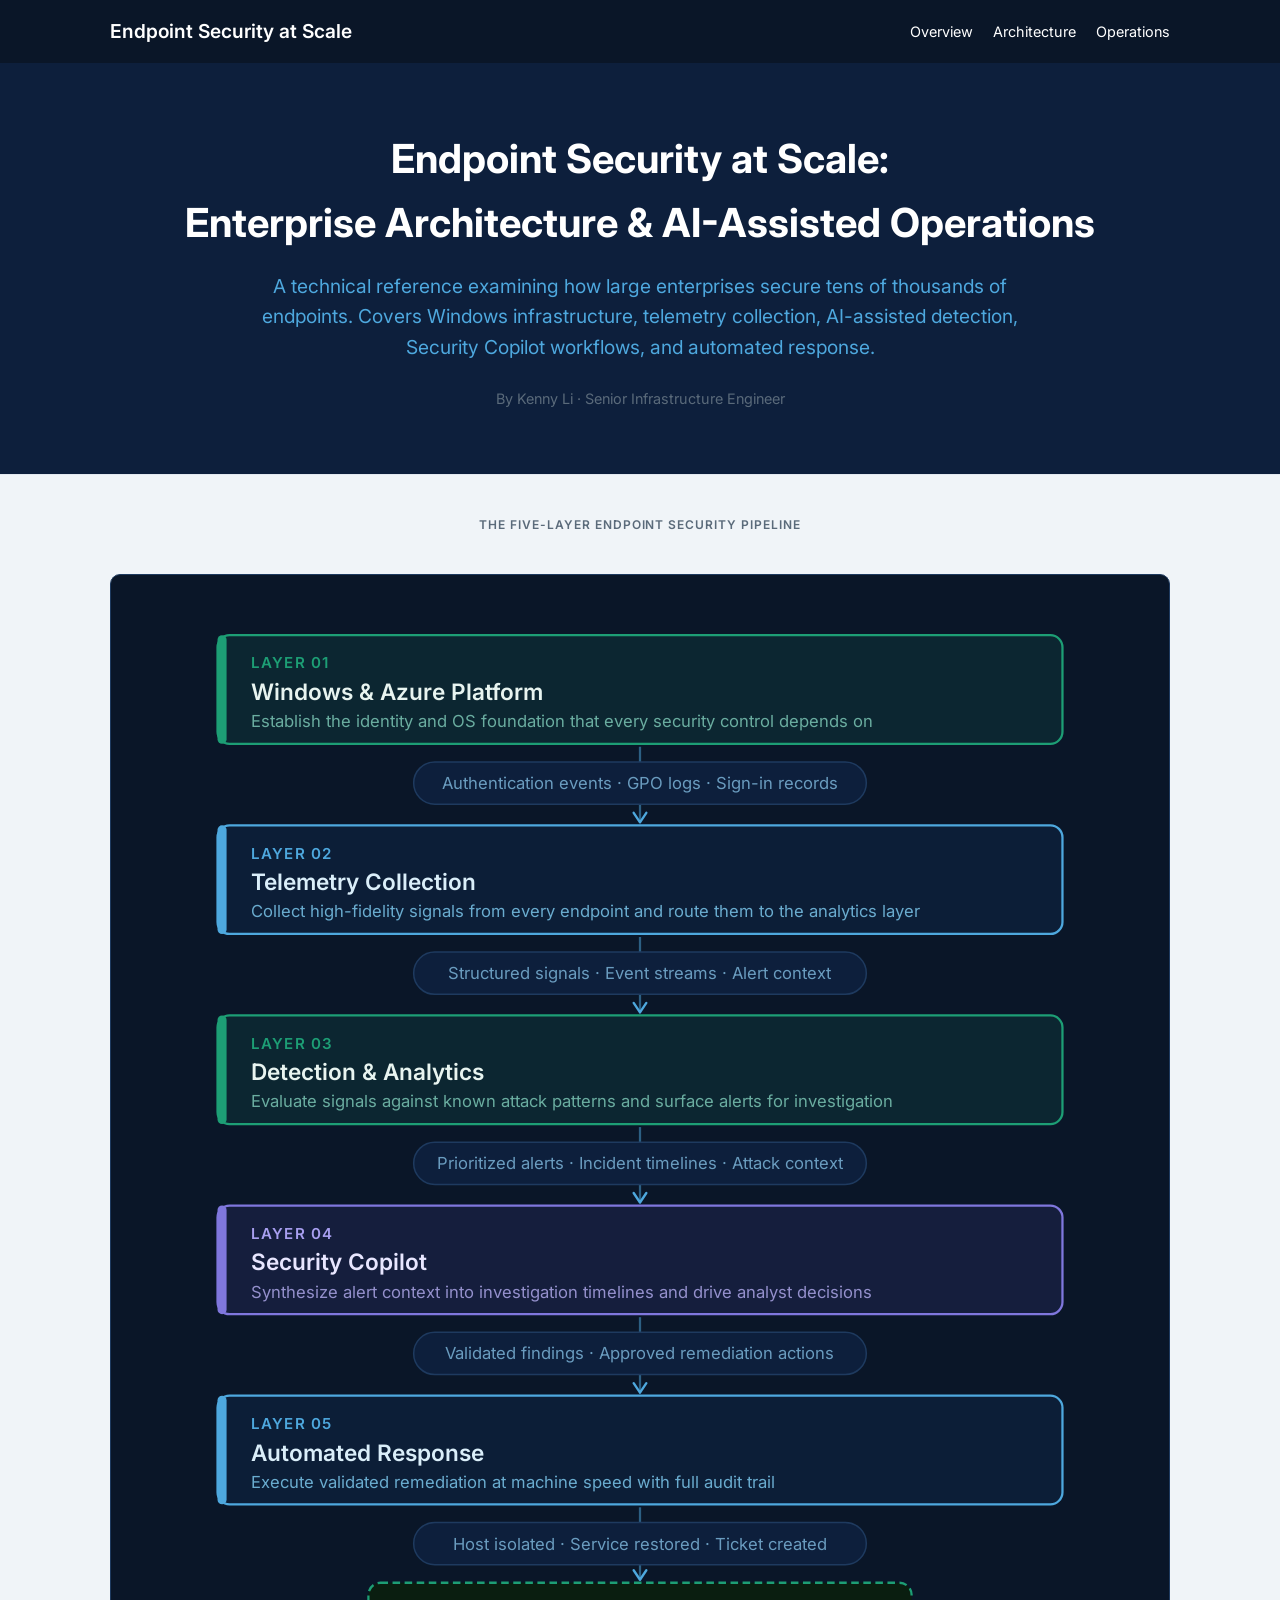
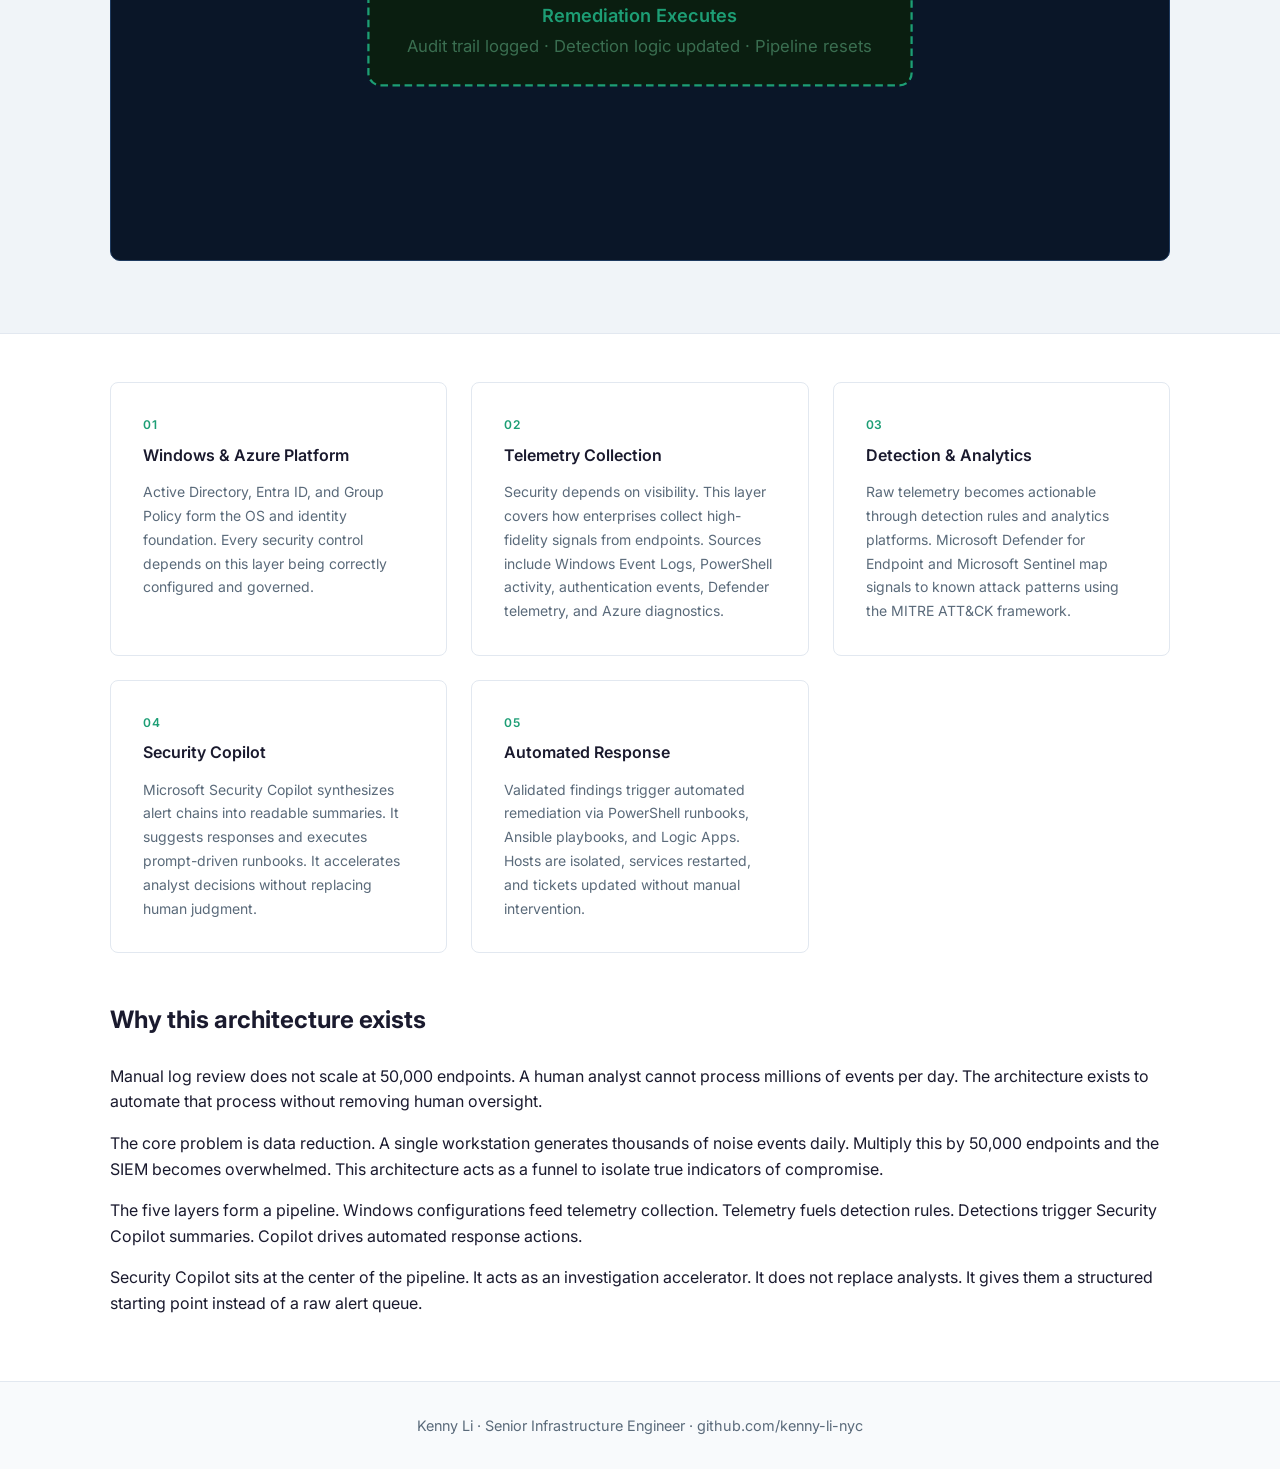
==== index.html @ 516f3e66 "feat: update layer descriptions in architecture diagram Co-authored-by: aider (gemini/gemini-3.1-fla" ====
<!DOCTYPE html>
<html lang="en">
<head>
    <meta charset="UTF-8">
    <meta name="viewport" content="width=device-width, initial-scale=1.0">
    <title>Endpoint Security at Scale | Enterprise Architecture & AI-Assisted Operations</title>
    <link rel="preconnect" href="https://fonts.googleapis.com">
    <link rel="preconnect" href="https://fonts.gstatic.com" crossorigin>
    <link href="https://fonts.googleapis.com/css2?family=Inter:wght@400;600&display=swap" rel="stylesheet">
    <link rel="stylesheet" href="assets/style.css">
</head>
<body>

    <nav class="navbar">
        <div class="container nav-container">
            <a href="index.html" class="nav-logo">Endpoint Security at Scale</a>
            <button class="menu-toggle" aria-label="Toggle menu">&#9776;</button>
            <ul class="nav-links">
                <li><a href="index.html">Overview</a></li>
                <li><a href="layer1.html">Architecture</a></li>
                <li><a href="operations.html">Operations</a></li>
            </ul>
        </div>
    </nav>

    <header class="hero">
        <div class="container">
            <h1>Endpoint Security at Scale:<br>Enterprise Architecture &amp; AI-Assisted Operations</h1>
            <p class="subtitle">A technical reference examining how large enterprises secure tens of thousands of endpoints. Covers Windows infrastructure, telemetry collection, AI-assisted detection, Security Copilot workflows, and automated response.</p>
            <div class="byline">By Kenny Li &middot; Senior Infrastructure Engineer</div>
        </div>
    </header>

    <div class="diagram-section">
        <div class="container">
            <p class="diagram-label">The five-layer endpoint security pipeline</p>
            <div class="architecture-diagram">
<svg viewBox="0 0 680 820" width="100%" xmlns="http://www.w3.org/2000/svg"
     style="display:block;">
  <defs>
    <marker id="arrow" viewBox="0 0 10 10" refX="8" refY="5"
      markerWidth="7" markerHeight="7" orient="auto-start-reverse">
      <path d="M2 1L8 5L2 9" fill="none" stroke="#4ea8de"
        stroke-width="1.5" stroke-linecap="round" stroke-linejoin="round"/>
    </marker>
  </defs>

  <!-- Layer 01 -->
  <rect x="60" y="24" width="560" height="72" rx="8"
    fill="#1D9E75" fill-opacity="0.12" stroke="#1D9E75" stroke-width="1.5"/>
  <rect x="60" y="24" width="6" height="72" rx="3" fill="#1D9E75"/>
  <text font-family="Inter, system-ui, sans-serif" font-size="10"
    font-weight="600" fill="#1D9E75" letter-spacing="0.08em" x="82" y="46">LAYER 01</text>
  <text font-family="Inter, system-ui, sans-serif" font-size="15"
    font-weight="600" fill="#e8f4f0" x="82" y="67">Windows &amp; Azure Platform</text>
  <text font-family="Inter, system-ui, sans-serif" font-size="11"
    fill="#6aada0" x="82" y="85">Establish the identity and OS foundation that every security control depends on</text>

  <!-- Connector 1 to 2 -->
  <line x1="340" y1="98" x2="340" y2="148" stroke="#4ea8de"
    stroke-width="1.5" stroke-opacity="0.5" marker-end="url(#arrow)"/>
  <rect x="190" y="108" width="300" height="28" rx="14"
    fill="#0d1f3c" stroke="#1e3a5f" stroke-width="1"/>
  <text font-family="Inter, system-ui, sans-serif" font-size="11"
    fill="#6a9cbf" text-anchor="middle" dominant-baseline="central"
    x="340" y="122">Authentication events · GPO logs · Sign-in records</text>

  <!-- Layer 02 -->
  <rect x="60" y="150" width="560" height="72" rx="8"
    fill="#185FA5" fill-opacity="0.12" stroke="#4ea8de" stroke-width="1.5"/>
  <rect x="60" y="150" width="6" height="72" rx="3" fill="#4ea8de"/>
  <text font-family="Inter, system-ui, sans-serif" font-size="10"
    font-weight="600" fill="#4ea8de" letter-spacing="0.08em" x="82" y="172">LAYER 02</text>
  <text font-family="Inter, system-ui, sans-serif" font-size="15"
    font-weight="600" fill="#daeef9" x="82" y="193">Telemetry Collection</text>
  <text font-family="Inter, system-ui, sans-serif" font-size="11"
    fill="#6aaccf" x="82" y="211">Collect high-fidelity signals from every endpoint and route them to the analytics layer</text>

  <!-- Connector 2 to 3 -->
  <line x1="340" y1="224" x2="340" y2="274" stroke="#4ea8de"
    stroke-width="1.5" stroke-opacity="0.5" marker-end="url(#arrow)"/>
  <rect x="190" y="234" width="300" height="28" rx="14"
    fill="#0d1f3c" stroke="#1e3a5f" stroke-width="1"/>
  <text font-family="Inter, system-ui, sans-serif" font-size="11"
    fill="#6a9cbf" text-anchor="middle" dominant-baseline="central"
    x="340" y="248">Structured signals · Event streams · Alert context</text>

  <!-- Layer 03 -->
  <rect x="60" y="276" width="560" height="72" rx="8"
    fill="#1D9E75" fill-opacity="0.12" stroke="#1D9E75" stroke-width="1.5"/>
  <rect x="60" y="276" width="6" height="72" rx="3" fill="#1D9E75"/>
  <text font-family="Inter, system-ui, sans-serif" font-size="10"
    font-weight="600" fill="#1D9E75" letter-spacing="0.08em" x="82" y="298">LAYER 03</text>
  <text font-family="Inter, system-ui, sans-serif" font-size="15"
    font-weight="600" fill="#e8f4f0" x="82" y="319">Detection &amp; Analytics</text>
  <text font-family="Inter, system-ui, sans-serif" font-size="11"
    fill="#6aada0" x="82" y="337">Evaluate signals against known attack patterns and surface alerts for investigation</text>

  <!-- Connector 3 to 4 -->
  <line x1="340" y1="350" x2="340" y2="400" stroke="#4ea8de"
    stroke-width="1.5" stroke-opacity="0.5" marker-end="url(#arrow)"/>
  <rect x="190" y="360" width="300" height="28" rx="14"
    fill="#0d1f3c" stroke="#1e3a5f" stroke-width="1"/>
  <text font-family="Inter, system-ui, sans-serif" font-size="11"
    fill="#6a9cbf" text-anchor="middle" dominant-baseline="central"
    x="340" y="374">Prioritized alerts · Incident timelines · Attack context</text>

  <!-- Layer 04 -->
  <rect x="60" y="402" width="560" height="72" rx="8"
    fill="#534AB7" fill-opacity="0.15" stroke="#7F77DD" stroke-width="1.5"/>
  <rect x="60" y="402" width="6" height="72" rx="3" fill="#7F77DD"/>
  <text font-family="Inter, system-ui, sans-serif" font-size="10"
    font-weight="600" fill="#a89ff0" letter-spacing="0.08em" x="82" y="424">LAYER 04</text>
  <text font-family="Inter, system-ui, sans-serif" font-size="15"
    font-weight="600" fill="#e8e6ff" x="82" y="445">Security Copilot</text>
  <text font-family="Inter, system-ui, sans-serif" font-size="11"
    fill="#9490cc" x="82" y="463">Synthesize alert context into investigation timelines and drive analyst decisions</text>

  <!-- Connector 4 to 5 -->
  <line x1="340" y1="476" x2="340" y2="526" stroke="#4ea8de"
    stroke-width="1.5" stroke-opacity="0.5" marker-end="url(#arrow)"/>
  <rect x="190" y="486" width="300" height="28" rx="14"
    fill="#0d1f3c" stroke="#1e3a5f" stroke-width="1"/>
  <text font-family="Inter, system-ui, sans-serif" font-size="11"
    fill="#6a9cbf" text-anchor="middle" dominant-baseline="central"
    x="340" y="500">Validated findings · Approved remediation actions</text>

  <!-- Layer 05 -->
  <rect x="60" y="528" width="560" height="72" rx="8"
    fill="#185FA5" fill-opacity="0.12" stroke="#4ea8de" stroke-width="1.5"/>
  <rect x="60" y="528" width="6" height="72" rx="3" fill="#4ea8de"/>
  <text font-family="Inter, system-ui, sans-serif" font-size="10"
    font-weight="600" fill="#4ea8de" letter-spacing="0.08em" x="82" y="550">LAYER 05</text>
  <text font-family="Inter, system-ui, sans-serif" font-size="15"
    font-weight="600" fill="#daeef9" x="82" y="571">Automated Response</text>
  <text font-family="Inter, system-ui, sans-serif" font-size="11"
    fill="#6aaccf" x="82" y="589">Execute validated remediation at machine speed with full audit trail</text>

  <!-- Connector 5 to execution terminal -->
  <line x1="340" y1="602" x2="340" y2="650" stroke="#4ea8de"
    stroke-width="1.5" stroke-opacity="0.5" marker-end="url(#arrow)"/>
  <rect x="190" y="612" width="300" height="28" rx="14"
    fill="#0d1f3c" stroke="#1e3a5f" stroke-width="1"/>
  <text font-family="Inter, system-ui, sans-serif" font-size="11"
    fill="#6a9cbf" text-anchor="middle" dominant-baseline="central"
    x="340" y="626">Host isolated · Service restored · Ticket created</text>

  <!-- Terminal node: Remediation Executes -->
  <rect x="160" y="652" width="360" height="68" rx="8"
    fill="#0a1e10" stroke="#1D9E75" stroke-width="1.5" stroke-dasharray="5 3"/>
  <text font-family="Inter, system-ui, sans-serif" font-size="12"
    font-weight="600" fill="#1D9E75" text-anchor="middle" x="340" y="678">Remediation Executes</text>
  <text font-family="Inter, system-ui, sans-serif" font-size="11"
    fill="#3a6e50" text-anchor="middle" x="340" y="698">Audit trail logged · Detection logic updated · Pipeline resets</text>

</svg>
            </div>
        </div>
    </div>

    <main class="container">

        <section class="layer-grid">
            <a href="layer1.html" class="card">
                <span class="layer-num">01</span>
                <h3>Windows &amp; Azure Platform</h3>
                <p>Active Directory, Entra ID, and Group Policy form the OS and identity foundation. Every security control depends on this layer being correctly configured and governed.</p>
            </a>
            <a href="layer2.html" class="card">
                <span class="layer-num">02</span>
                <h3>Telemetry Collection</h3>
                <p>Security depends on visibility. This layer covers how enterprises collect high-fidelity signals from endpoints. Sources include Windows Event Logs, PowerShell activity, authentication events, Defender telemetry, and Azure diagnostics.</p>
            </a>
            <a href="layer3.html" class="card">
                <span class="layer-num">03</span>
                <h3>Detection &amp; Analytics</h3>
                <p>Raw telemetry becomes actionable through detection rules and analytics platforms. Microsoft Defender for Endpoint and Microsoft Sentinel map signals to known attack patterns using the MITRE ATT&amp;CK framework.</p>
            </a>
            <a href="layer4.html" class="card">
                <span class="layer-num">04</span>
                <h3>Security Copilot</h3>
                <p>Microsoft Security Copilot synthesizes alert chains into readable summaries. It suggests responses and executes prompt-driven runbooks. It accelerates analyst decisions without replacing human judgment.</p>
            </a>
            <a href="layer5.html" class="card">
                <span class="layer-num">05</span>
                <h3>Automated Response</h3>
                <p>Validated findings trigger automated remediation via PowerShell runbooks, Ansible playbooks, and Logic Apps. Hosts are isolated, services restarted, and tickets updated without manual intervention.</p>
            </a>
        </section>

        <section class="content-section">
            <h2>Why this architecture exists</h2>
            <p>Manual log review does not scale at 50,000 endpoints. A human analyst cannot process millions of events per day. The architecture exists to automate that process without removing human oversight.</p>
            <p>The core problem is data reduction. A single workstation generates thousands of noise events daily. Multiply this by 50,000 endpoints and the SIEM becomes overwhelmed. This architecture acts as a funnel to isolate true indicators of compromise.</p>
            <p>The five layers form a pipeline. Windows configurations feed telemetry collection. Telemetry fuels detection rules. Detections trigger Security Copilot summaries. Copilot drives automated response actions.</p>
            <p>Security Copilot sits at the center of the pipeline. It acts as an investigation accelerator. It does not replace analysts. It gives them a structured starting point instead of a raw alert queue.</p>
        </section>

    </main>

    <footer>
        <div class="container">
            <p>Kenny Li &middot; Senior Infrastructure Engineer &middot; github.com/kenny-li-nyc</p>
        </div>
    </footer>

    <script src="assets/nav.js"></script>
</body>
</html>
---- assets/style.css ----
:root {
    --navy-dark: #0a1628;
    --navy-mid: #0d1f3c;
    --navy-border: #1e3a5f;
    --accent-blue: #4ea8de;
    --accent-teal: #1D9E75;
    --text-primary: #1a1a2e;
    --text-muted: #5a6a7a;
    --border-light: #e2e8f0;
    --bg-surface: #f8fafc;
}

* {
    box-sizing: border-box;
    margin: 0;
    padding: 0;
}

body {
    font-family: 'Inter', sans-serif;
    line-height: 1.6;
    color: var(--text-primary);
    background-color: #ffffff;
}

.container {
    max-width: 1100px;
    margin: 0 auto;
    padding: 0 20px;
}

/* Navbar */
.navbar {
    background-color: var(--navy-dark);
    color: white;
    padding: 1rem 0;
}

.nav-container {
    display: flex;
    justify-content: space-between;
    align-items: center;
}

.nav-logo {
    font-weight: 600;
    font-size: 1.2rem;
    color: white;
    text-decoration: none;
}

.nav-links {
    list-style: none;
    display: flex;
    gap: 20px;
}

.nav-links a {
    color: white;
    text-decoration: none;
    font-size: 0.9rem;
}

.menu-toggle {
    display: none;
    background: none;
    border: none;
    color: white;
    font-size: 1.5rem;
    cursor: pointer;
}

/* Hero */
.hero {
    background-color: var(--navy-mid);
    color: white;
    padding: 4rem 0;
    text-align: center;
}

.hero h1 {
    font-size: 2.5rem;
    margin-bottom: 1rem;
}

.hero .subtitle {
    color: var(--accent-blue);
    font-size: 1.2rem;
    max-width: 800px;
    margin: 0 auto 1.5rem;
}

.byline {
    color: var(--text-muted);
    font-size: 0.9rem;
}

/* Grid */
.layer-grid {
    display: grid;
    grid-template-columns: repeat(auto-fit, minmax(280px, 1fr));
    gap: 1.5rem;
    margin: 3rem 0;
}

.card {
    display: block;
    padding: 2rem;
    border: 1px solid var(--border-light);
    border-radius: 8px;
    text-decoration: none;
    color: var(--text-primary);
    background: #ffffff;
    transition: border-color 0.2s;
}

.card:hover {
    border-color: var(--accent-teal);
}

.card .layer-num {
    display: block;
    font-size: 0.75rem;
    font-weight: 600;
    color: var(--accent-teal);
    letter-spacing: 0.06em;
    text-transform: uppercase;
    margin-bottom: 0.5rem;
}

.card h3 {
    font-size: 1rem;
    font-weight: 600;
    margin-bottom: 0.75rem;
    color: var(--text-primary);
}

.card p {
    font-size: 0.875rem;
    line-height: 1.7;
    color: var(--text-muted);
    margin: 0;
}

/* Content */
.content-section {
    margin-bottom: 4rem;
}

.content-section h2 {
    margin-bottom: 1.5rem;
}

.content-section p {
    margin-bottom: 1rem;
}

/* Architecture Diagram */
.architecture-diagram {
    margin: 2.5rem 0;
    border-radius: 12px;
    overflow: hidden;
}

.diagram-caption {
    text-align: center;
    font-size: 0.8rem;
    color: var(--text-muted);
    margin-top: 0.5rem;
}

/* Footer */
footer {
    background-color: var(--bg-surface);
    padding: 2rem 0;
    text-align: center;
    border-top: 1px solid var(--border-light);
    color: var(--text-muted);
    font-size: 0.9rem;
}

/* Mobile */
@media (max-width: 768px) {
    .menu-toggle {
        display: block;
    }
    .nav-links {
        display: none;
        flex-direction: column;
        position: absolute;
        top: 60px;
        left: 0;
        width: 100%;
        background: var(--navy-dark);
        padding: 1rem;
    }
    .nav-links.active {
        display: flex;
    }
}

.page-layout { display: flex; min-height: 80vh; }
.sidebar { width: 250px; flex-shrink: 0; padding: 2rem 1rem;
    border-right: 1px solid var(--border-light); background: var(--bg-surface); }
.sidebar h4 { font-size: 0.75rem; text-transform: uppercase;
    letter-spacing: 0.08em; color: var(--text-muted); margin-bottom: 1rem; }
.sidebar ul { list-style: none; }
.sidebar ul li { margin-bottom: 0.25rem; }
.sidebar ul li a { display: block; padding: 0.5rem 0.75rem;
    font-size: 0.875rem; color: var(--text-primary); text-decoration: none;
    border-radius: 4px; border-left: 3px solid transparent; }
.sidebar ul li a:hover { background: var(--border-light); }
.sidebar ul li a.active { border-left-color: var(--accent-teal);
    font-weight: 600; background: var(--border-light); }
.sidebar .layer-label { font-size: 0.75rem; color: var(--text-muted);
    display: block; padding-left: 0.75rem; margin-top: 0.1rem; }
.page-content { flex: 1; min-width: 0; }
.page-hero { background: var(--navy-mid); color: white; padding: 3rem 2rem; }
.page-hero .layer-eyebrow { color: var(--accent-teal); font-size: 0.8rem;
    font-weight: 600; letter-spacing: 0.08em; text-transform: uppercase;
    margin-bottom: 0.5rem; }
.page-hero h1 { font-size: 1.8rem; margin-bottom: 0.75rem; }
.page-hero .purpose { color: #8bacc8; font-size: 1rem; max-width: 640px; }
.page-body { padding: 0; max-width: 100%; }
.content-block { padding: 3rem 2.5rem 2rem; border-bottom: 1px solid
    var(--border-light); max-width: 720px; }
.content-block:last-child { border-bottom: none; }
.content-block h2 { font-size: 1.35rem; font-weight: 600;
    color: var(--text-primary); margin-bottom: 0.5rem; }
.content-block .section-tag { display: inline-block; font-size: 0.7rem;
    font-weight: 600; letter-spacing: 0.08em; text-transform: uppercase;
    color: var(--accent-teal); margin-bottom: 0.75rem; }
.content-block p { font-size: 0.95rem; line-height: 1.8;
    color: var(--text-primary); margin-bottom: 1rem; max-width: 680px; }
.content-block p.intro { font-size: 1rem; color: var(--text-muted);
    line-height: 1.8; margin-bottom: 1.5rem; font-weight: 400; }
.tech-grid { display: grid; grid-template-columns: repeat(auto-fit,
    minmax(220px, 1fr)); gap: 1.25rem; margin-top: 1.5rem;
    max-width: 720px; }
.tech-card { padding: 1.5rem; border: 1px solid var(--border-light);
    border-radius: 8px; background: var(--bg-surface); }
.tech-card h4 { font-size: 0.9rem; font-weight: 600;
    color: var(--accent-blue); margin-bottom: 0.6rem; }
.tech-card p { font-size: 0.85rem; line-height: 1.7;
    color: var(--text-muted); margin: 0; }
.pipeline-note { background: var(--navy-mid); color: #8bacc8;
    border-radius: 8px; padding: 1.5rem 2rem; margin-top: 1.5rem;
    max-width: 680px; }
.pipeline-note p { color: #8bacc8; margin: 0; font-size: 0.9rem;
    line-height: 1.8; }
.pipeline-note strong { color: white; font-weight: 600; }
@media (max-width: 768px) {
    .page-layout { flex-direction: column; }
    .sidebar { width: 100%; border-right: none;
        border-bottom: 1px solid var(--border-light); } }


/* Diagram section - sits between hero and main, has its own background */
.diagram-section {
    background-color: #f0f4f8;
    border-top: 1px solid var(--border-light);
    border-bottom: 1px solid var(--border-light);
    padding: 2.5rem 0 2rem;
}

.diagram-label {
    text-align: center;
    font-size: 0.75rem;
    font-weight: 600;
    letter-spacing: 0.08em;
    text-transform: uppercase;
    color: var(--text-muted);
    margin-bottom: 1.25rem;
}

.architecture-diagram {
    background-color: #0a1628;
    border-radius: 10px;
    overflow: hidden;
    padding: 1.5rem 1rem;
    border: 1px solid #1e3a5f;
}
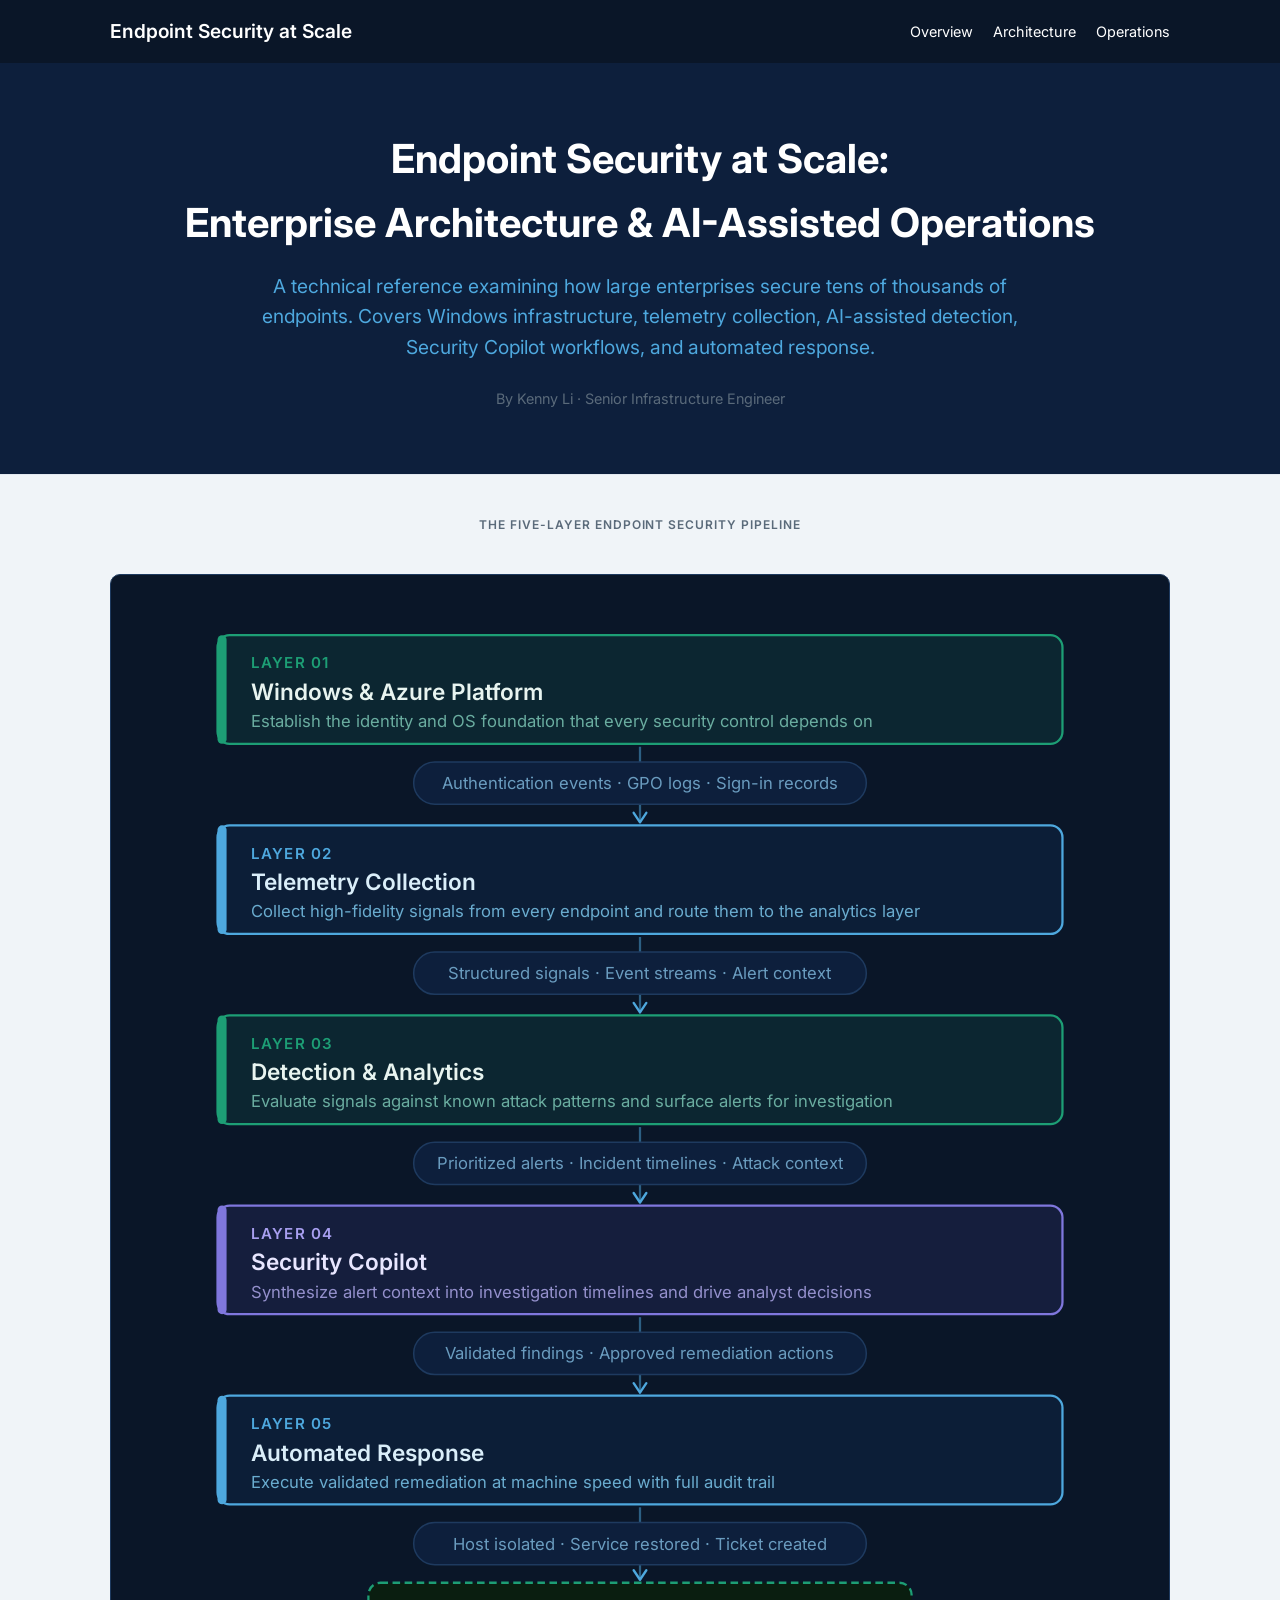
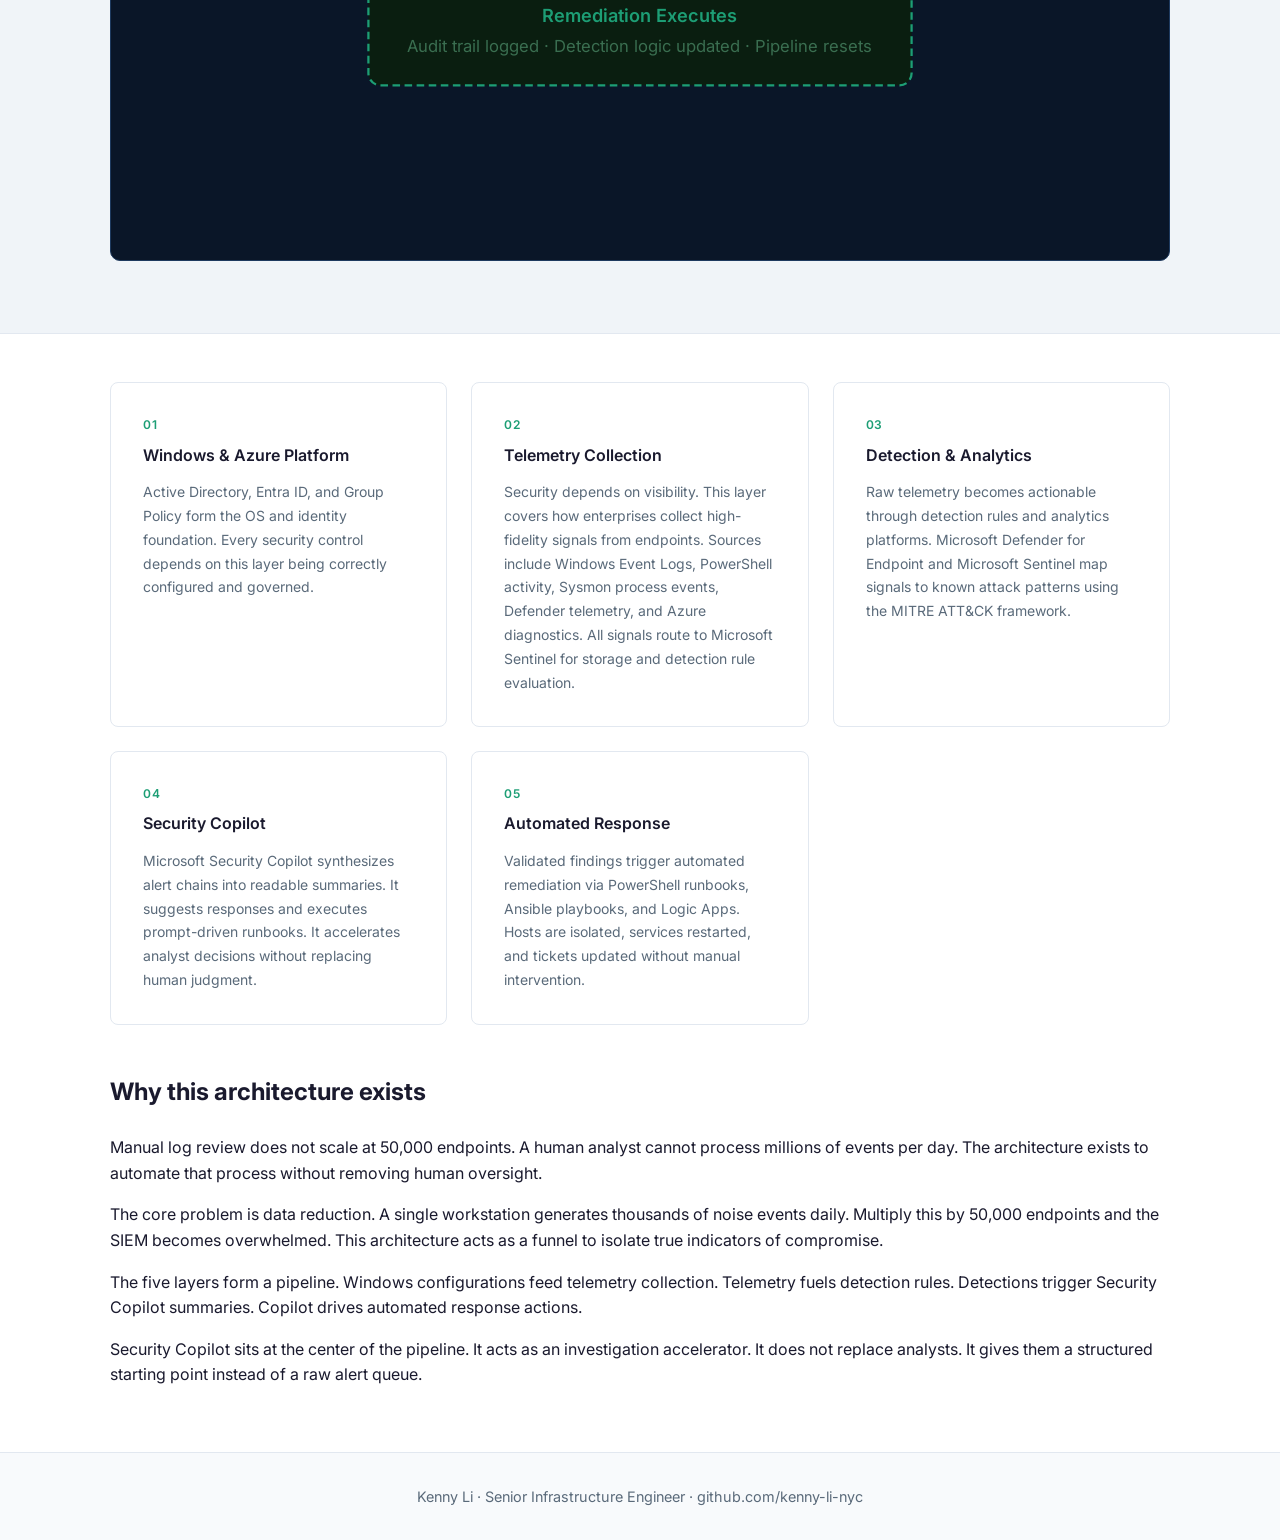
==== commit 9d14c1f8: "docs: update description for telemetry collection layer in index.html Co-authored-by: aider (gemini/" ====
--- a/index.html
+++ b/index.html
@@ -169,7 +169,7 @@
             <a href="layer2.html" class="card">
                 <span class="layer-num">02</span>
                 <h3>Telemetry Collection</h3>
-                <p>Security depends on visibility. This layer covers how enterprises collect high-fidelity signals from endpoints. Sources include Windows Event Logs, PowerShell activity, authentication events, Defender telemetry, and Azure diagnostics.</p>
+                <p>Security depends on visibility. This layer covers how enterprises collect high-fidelity signals from endpoints. Sources include Windows Event Logs, PowerShell activity, Sysmon process events, Defender telemetry, and Azure diagnostics. All signals route to Microsoft Sentinel for storage and detection rule evaluation.</p>
             </a>
             <a href="layer3.html" class="card">
                 <span class="layer-num">03</span>
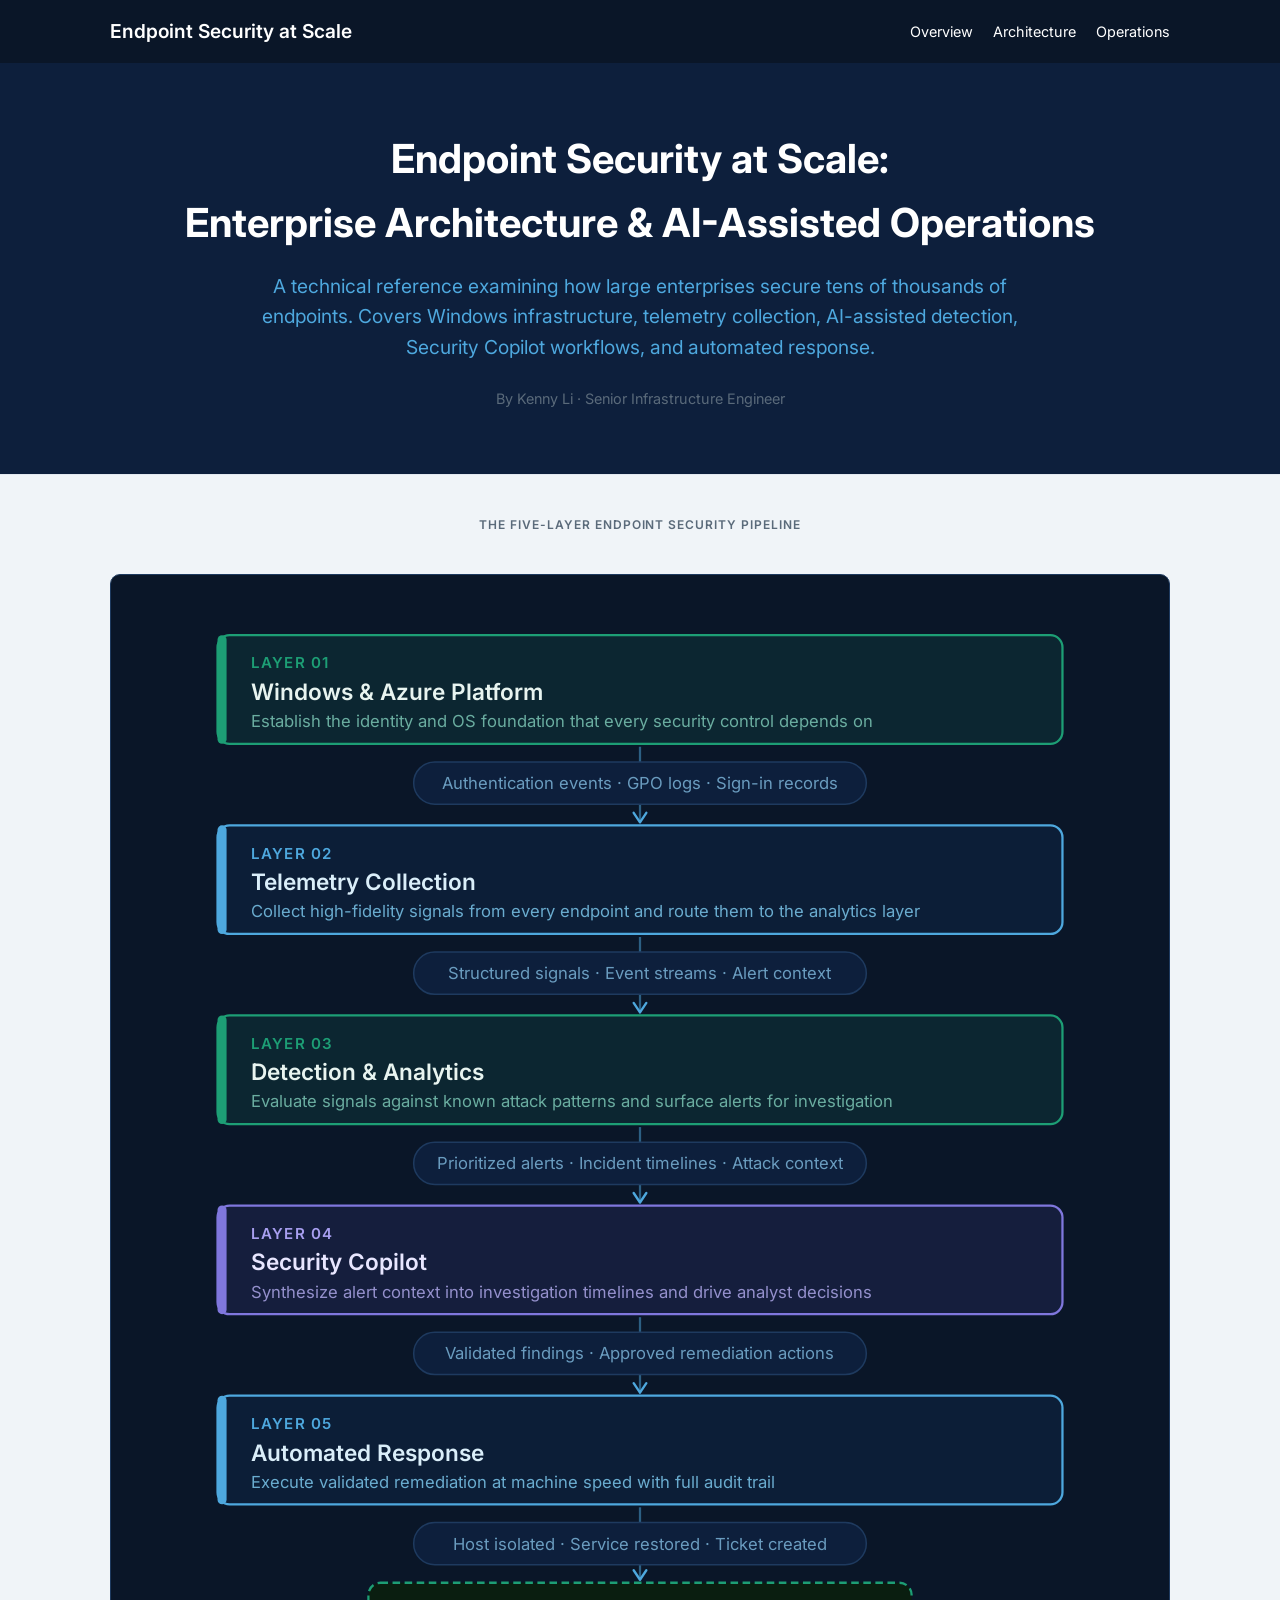
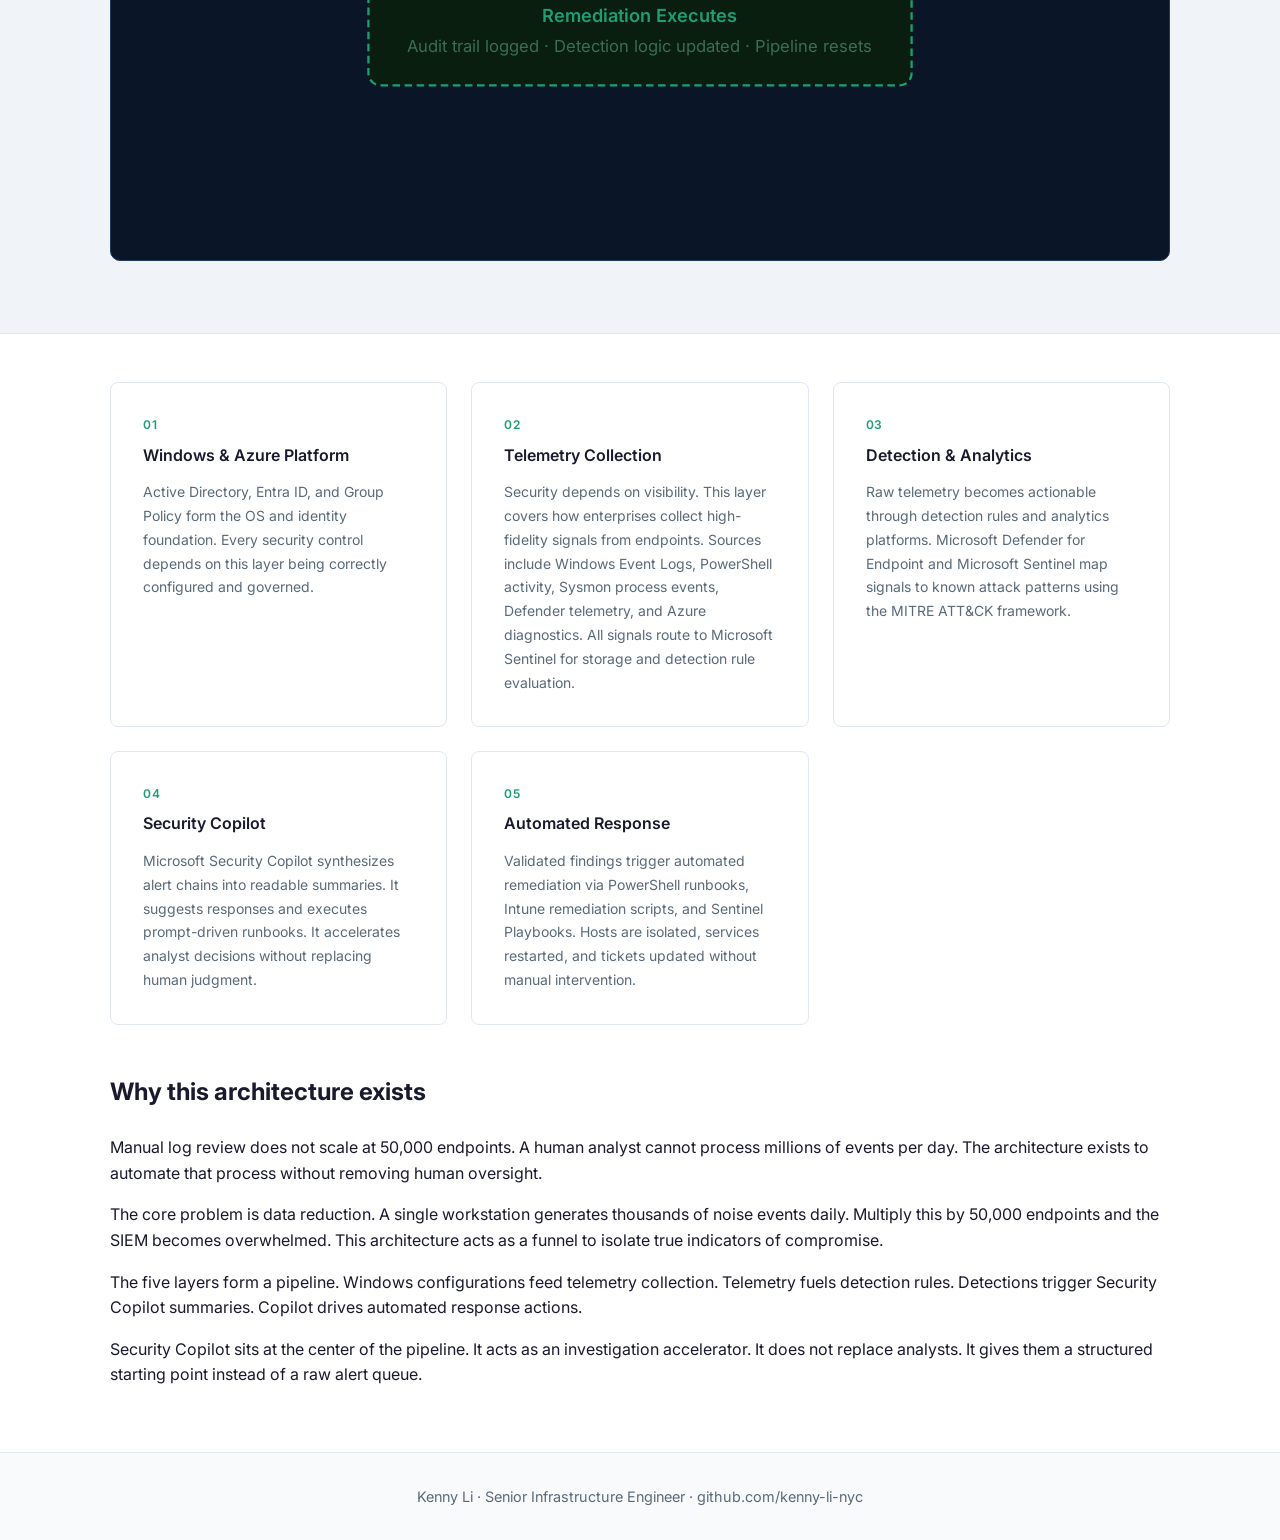
==== commit 8ce07b7a: "docs: update layer 05 description in index.html Co-authored-by: aider (gemini/gemini-3.1-flash-lite)" ====
--- a/index.html
+++ b/index.html
@@ -184,7 +184,7 @@
             <a href="layer5.html" class="card">
                 <span class="layer-num">05</span>
                 <h3>Automated Response</h3>
-                <p>Validated findings trigger automated remediation via PowerShell runbooks, Ansible playbooks, and Logic Apps. Hosts are isolated, services restarted, and tickets updated without manual intervention.</p>
+                <p>Validated findings trigger automated remediation via PowerShell runbooks, Intune remediation scripts, and Sentinel Playbooks. Hosts are isolated, services restarted, and tickets updated without manual intervention.</p>
             </a>
         </section>
 
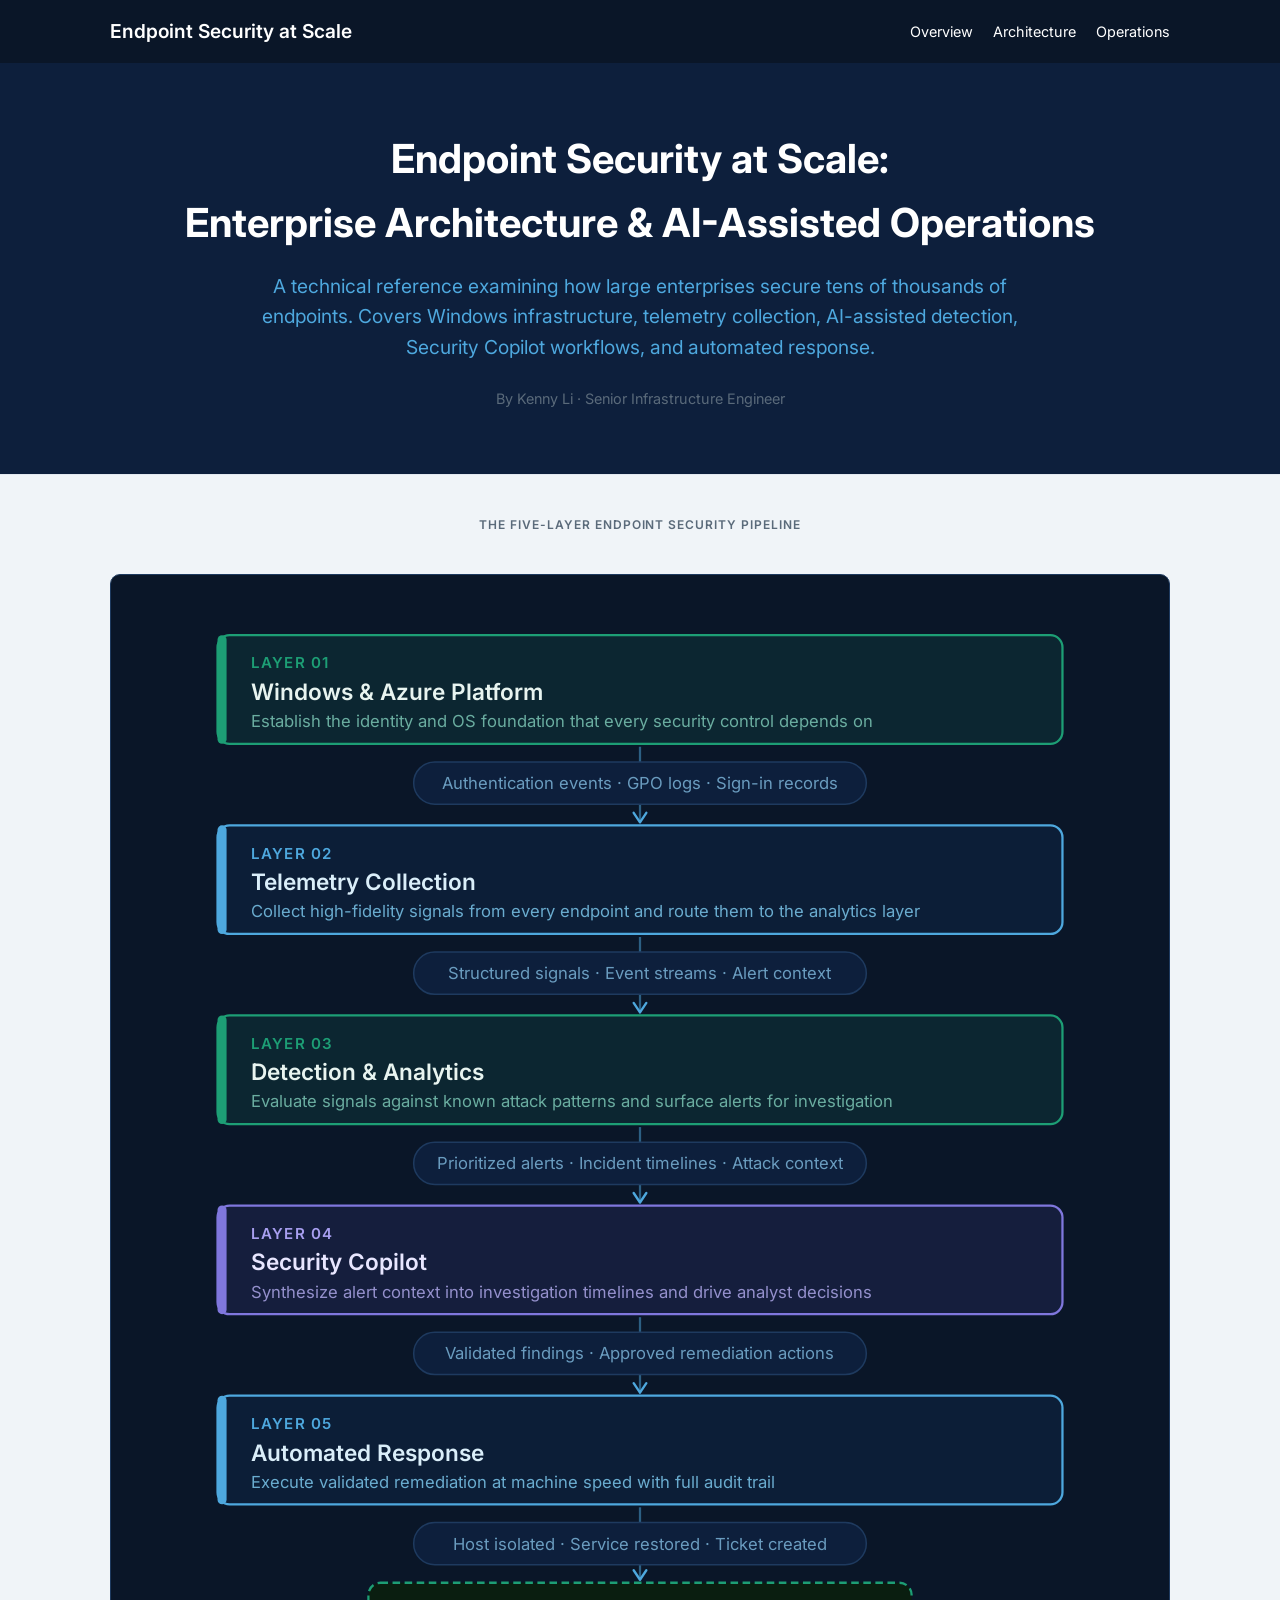
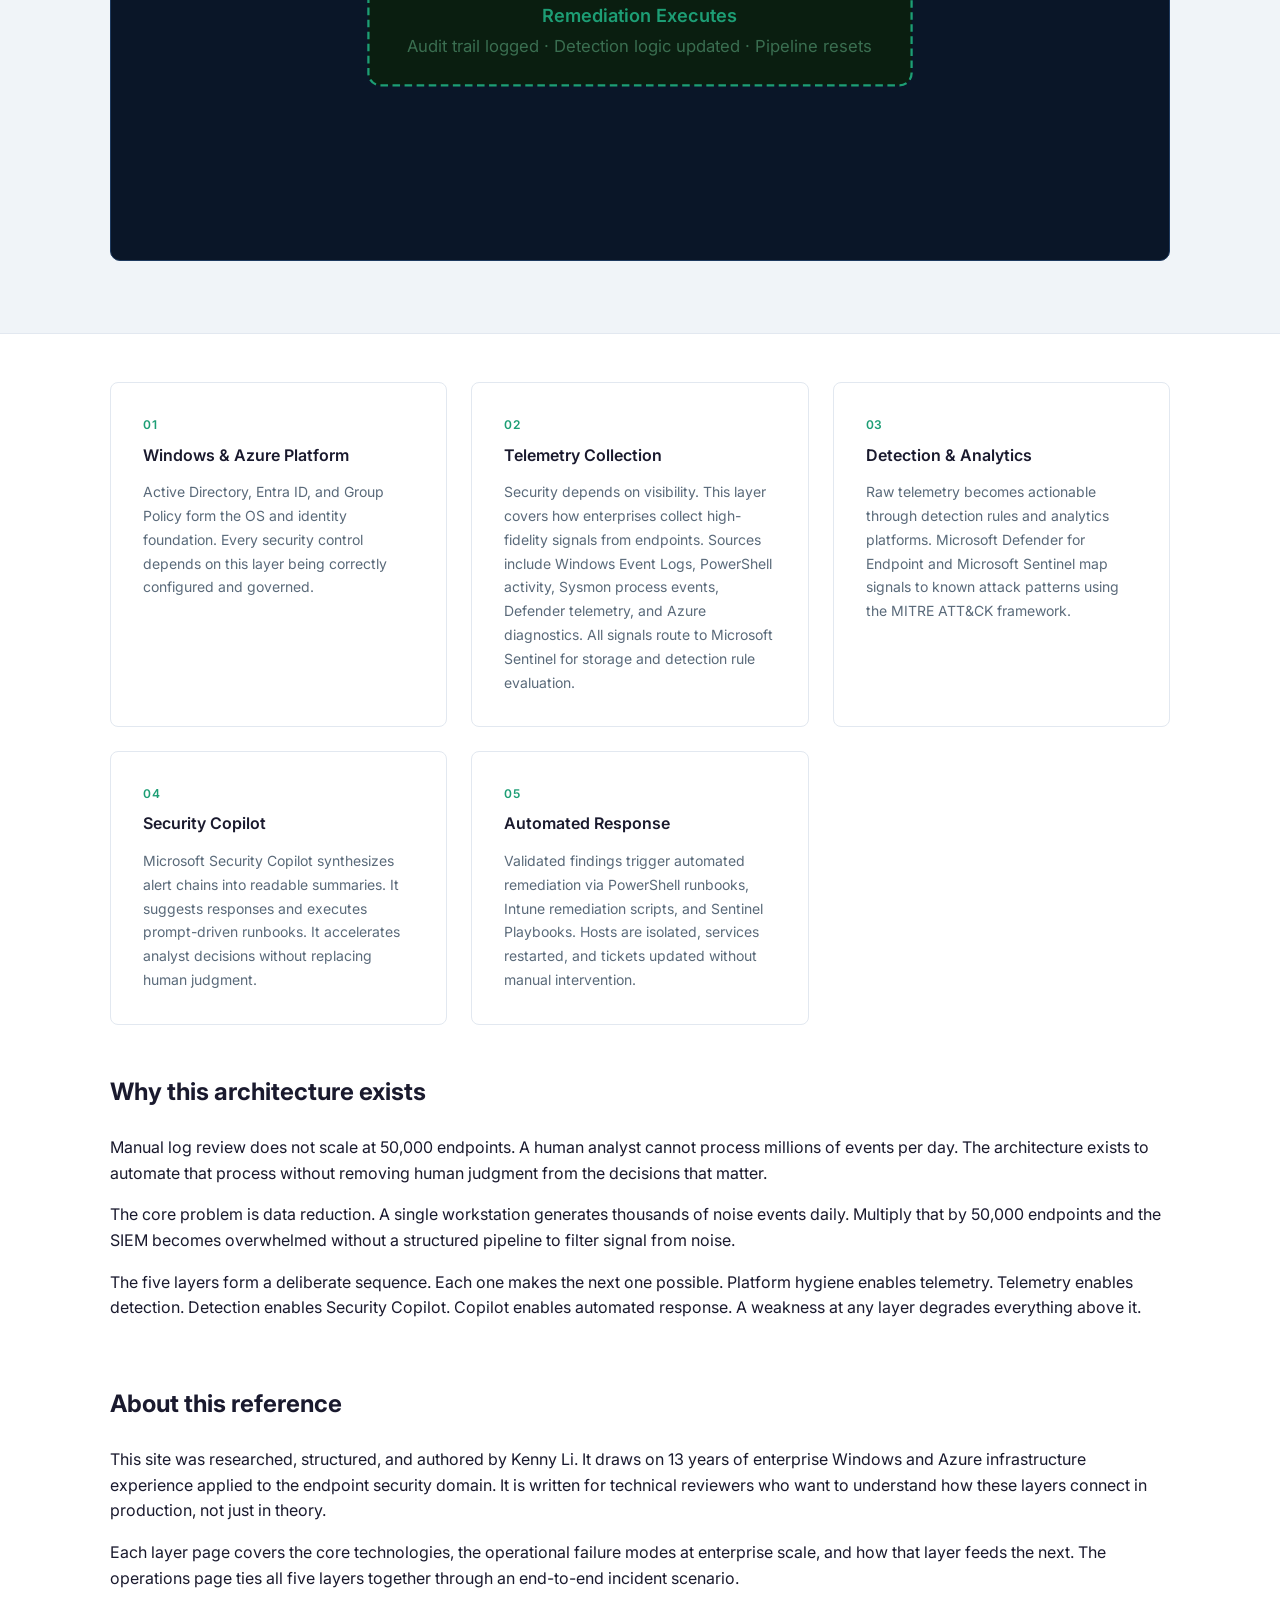
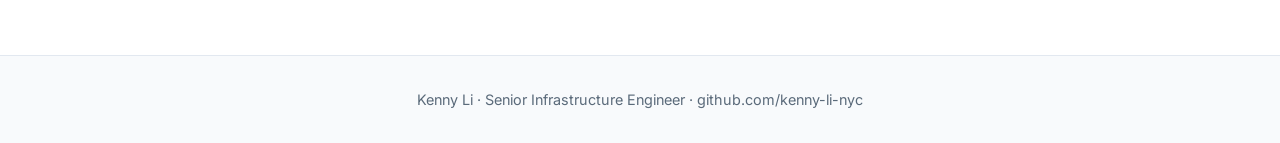
==== commit 92ba2f3c: "docs: update architecture and about sections Co-authored-by: aider (gemini/gemini-3.1-flash-lite) <a" ====
--- a/index.html
+++ b/index.html
@@ -190,10 +190,15 @@
 
         <section class="content-section">
             <h2>Why this architecture exists</h2>
-            <p>Manual log review does not scale at 50,000 endpoints. A human analyst cannot process millions of events per day. The architecture exists to automate that process without removing human oversight.</p>
-            <p>The core problem is data reduction. A single workstation generates thousands of noise events daily. Multiply this by 50,000 endpoints and the SIEM becomes overwhelmed. This architecture acts as a funnel to isolate true indicators of compromise.</p>
-            <p>The five layers form a pipeline. Windows configurations feed telemetry collection. Telemetry fuels detection rules. Detections trigger Security Copilot summaries. Copilot drives automated response actions.</p>
-            <p>Security Copilot sits at the center of the pipeline. It acts as an investigation accelerator. It does not replace analysts. It gives them a structured starting point instead of a raw alert queue.</p>
+            <p>Manual log review does not scale at 50,000 endpoints. A human analyst cannot process millions of events per day. The architecture exists to automate that process without removing human judgment from the decisions that matter.</p>
+            <p>The core problem is data reduction. A single workstation generates thousands of noise events daily. Multiply that by 50,000 endpoints and the SIEM becomes overwhelmed without a structured pipeline to filter signal from noise.</p>
+            <p>The five layers form a deliberate sequence. Each one makes the next one possible. Platform hygiene enables telemetry. Telemetry enables detection. Detection enables Security Copilot. Copilot enables automated response. A weakness at any layer degrades everything above it.</p>
+        </section>
+
+        <section class="content-section">
+            <h2>About this reference</h2>
+            <p>This site was researched, structured, and authored by Kenny Li. It draws on 13 years of enterprise Windows and Azure infrastructure experience applied to the endpoint security domain. It is written for technical reviewers who want to understand how these layers connect in production, not just in theory.</p>
+            <p>Each layer page covers the core technologies, the operational failure modes at enterprise scale, and how that layer feeds the next. The operations page ties all five layers together through an end-to-end incident scenario.</p>
         </section>
 
     </main>
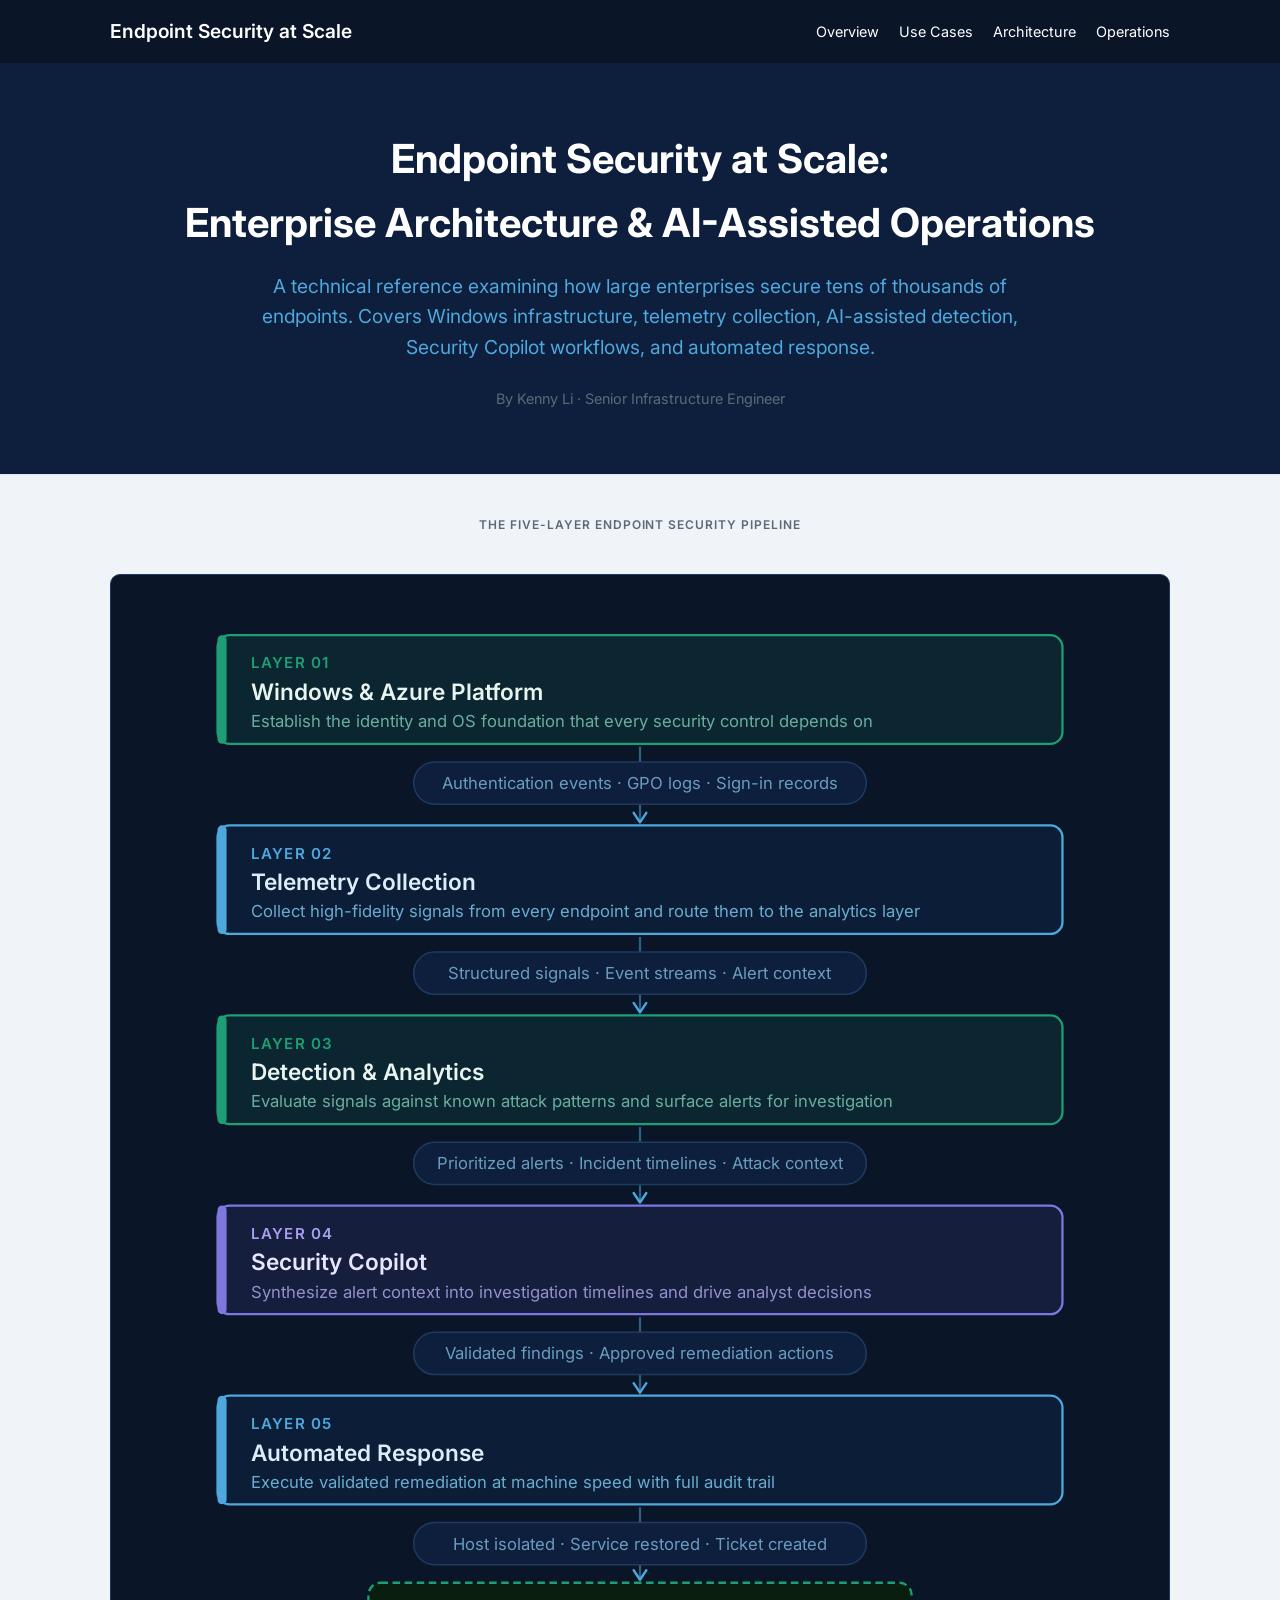
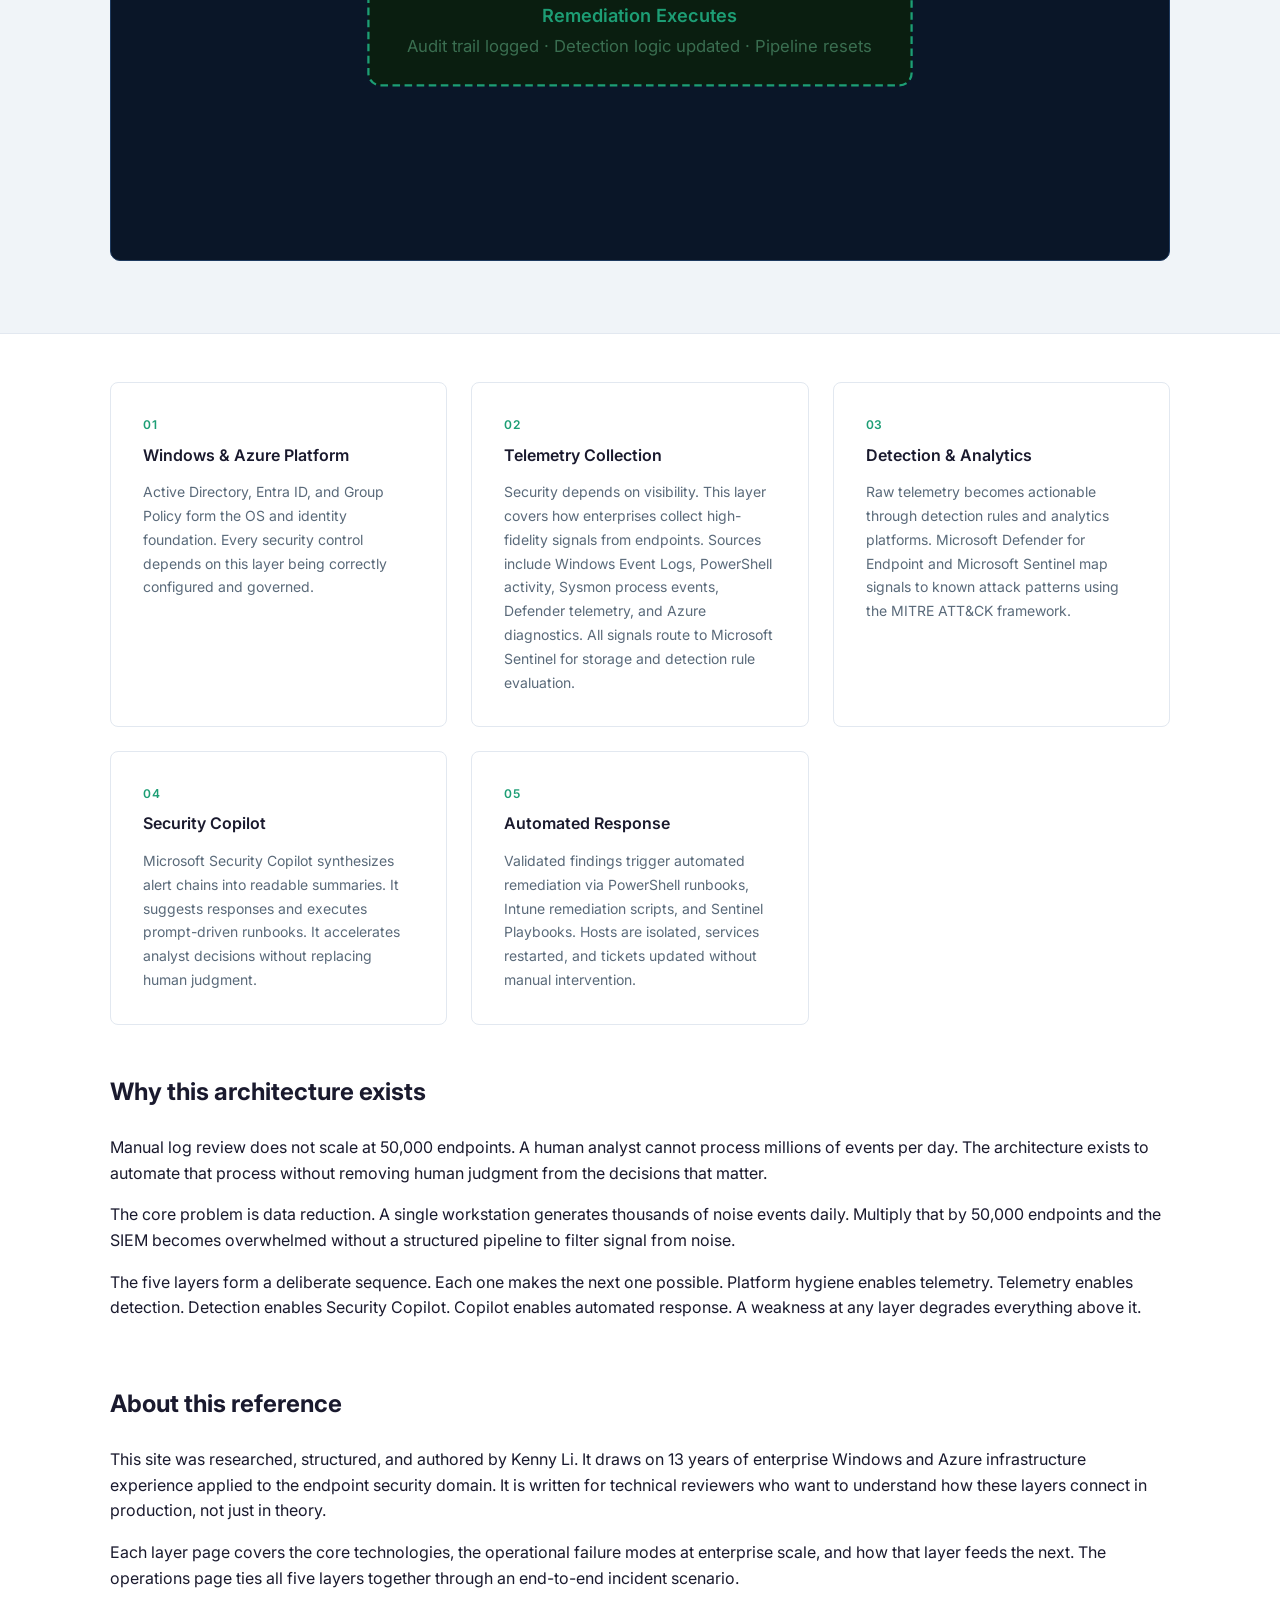
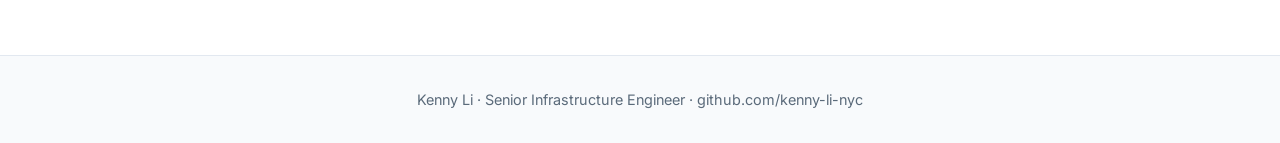
==== commit c2282f92: "feat: add Use Cases link to navigation Co-authored-by: aider (gemini/gemini-3.1-flash-lite) <aider@a" ====
--- a/index.html
+++ b/index.html
@@ -17,6 +17,7 @@
             <button class="menu-toggle" aria-label="Toggle menu">&#9776;</button>
             <ul class="nav-links">
                 <li><a href="index.html">Overview</a></li>
+                <li><a href="usecases.html">Use Cases</a></li>
                 <li><a href="layer1.html">Architecture</a></li>
                 <li><a href="operations.html">Operations</a></li>
             </ul>
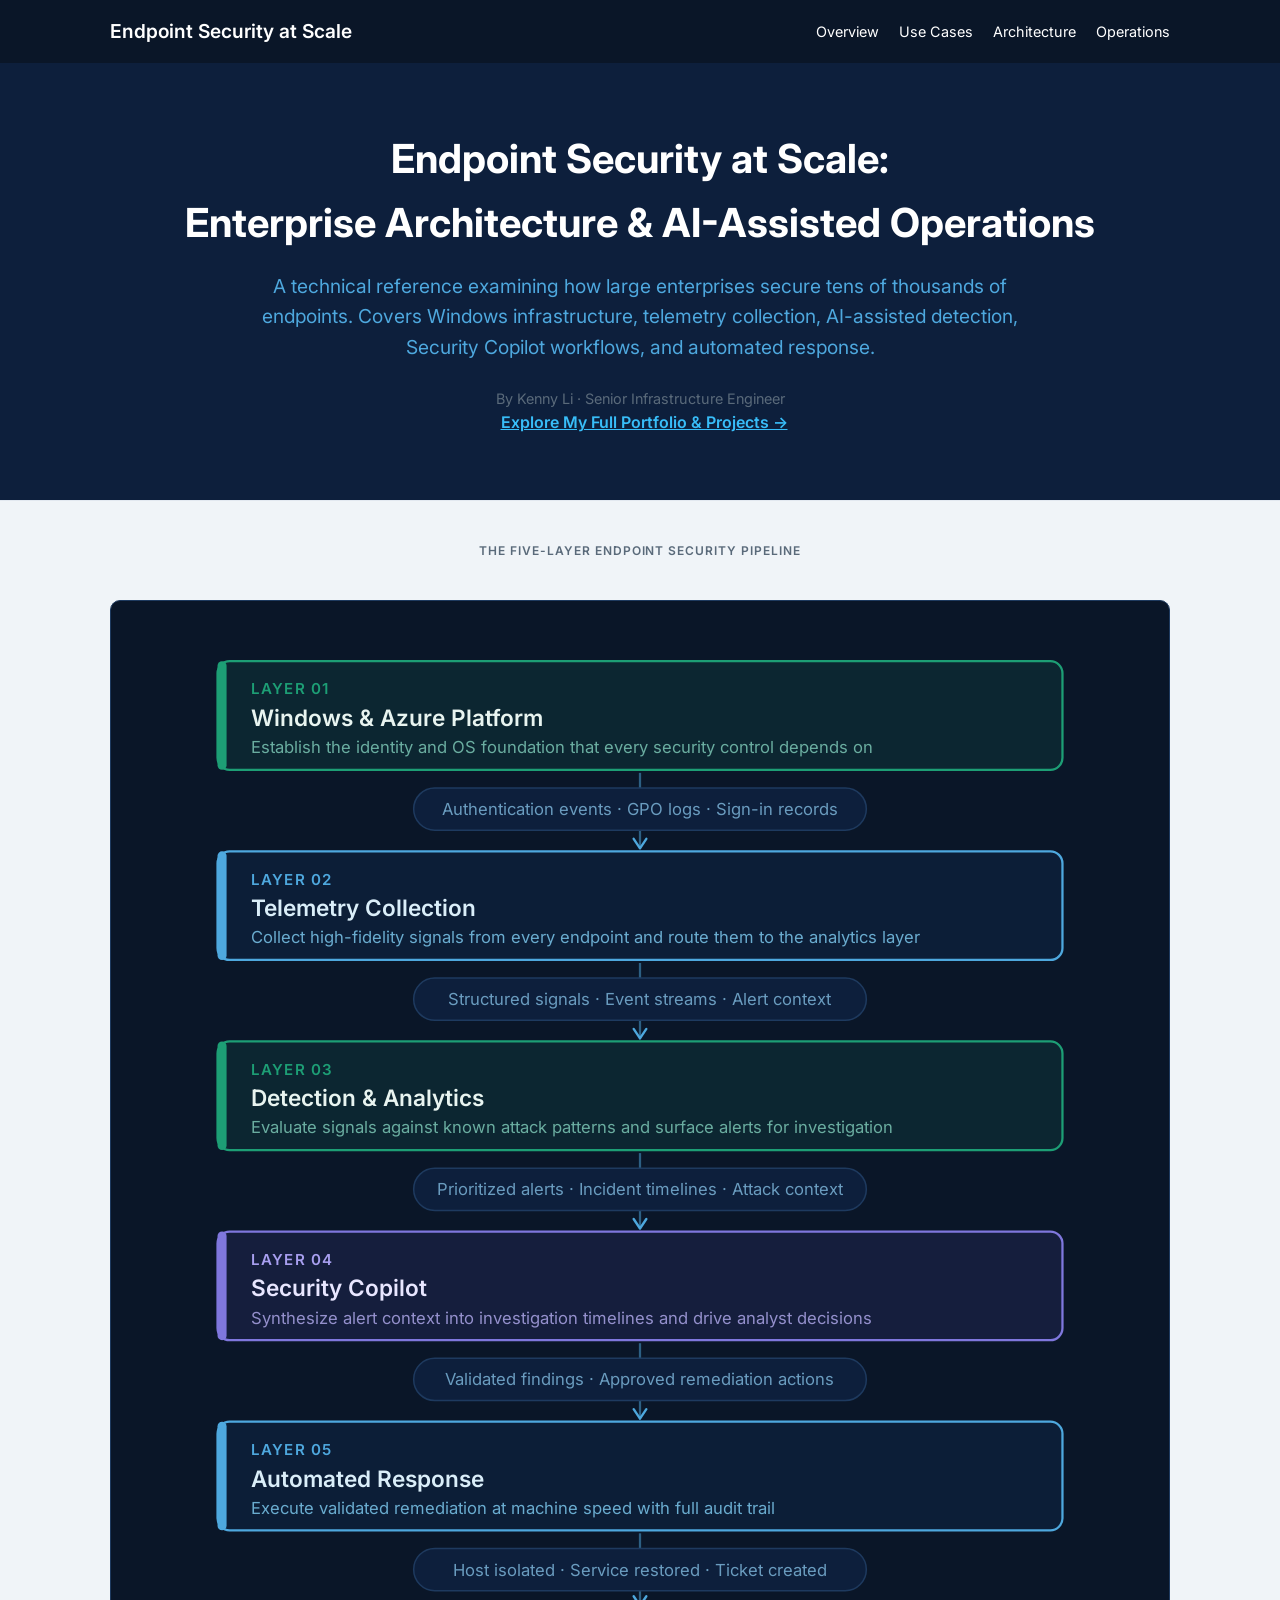
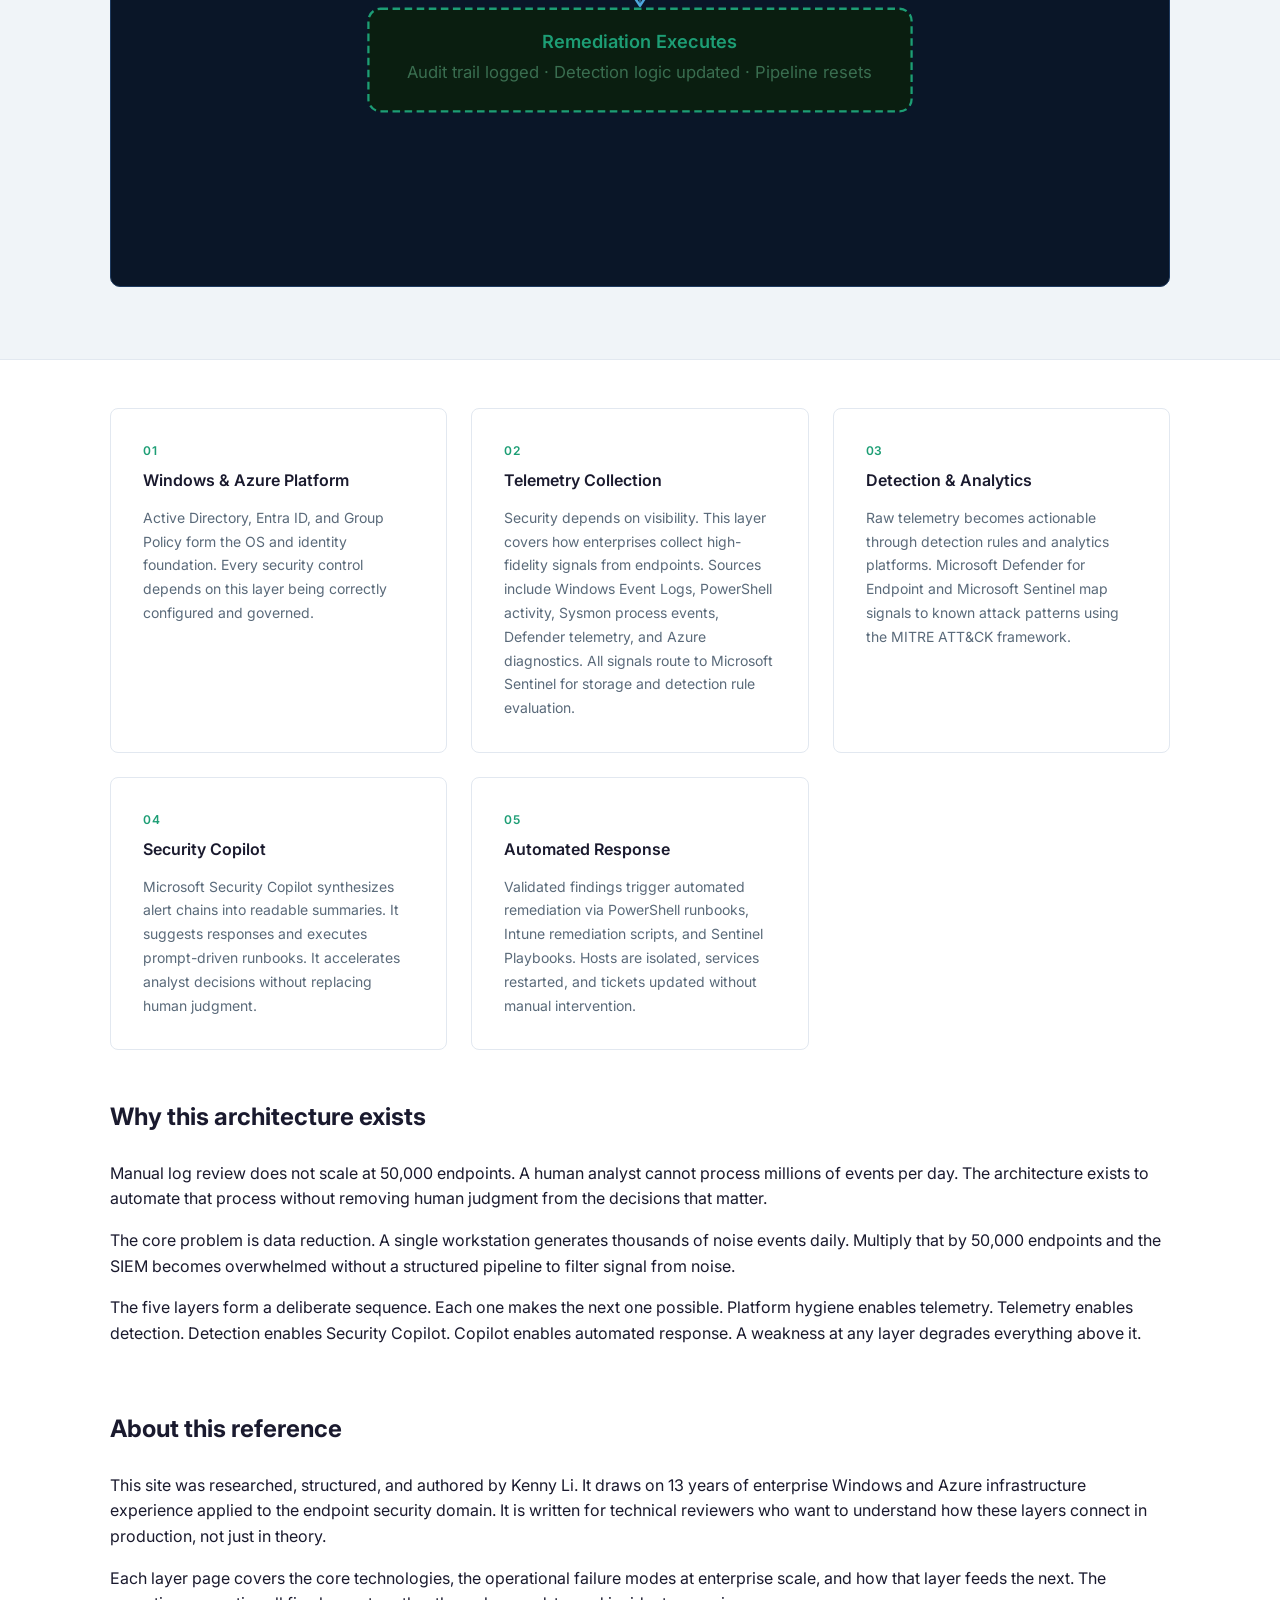
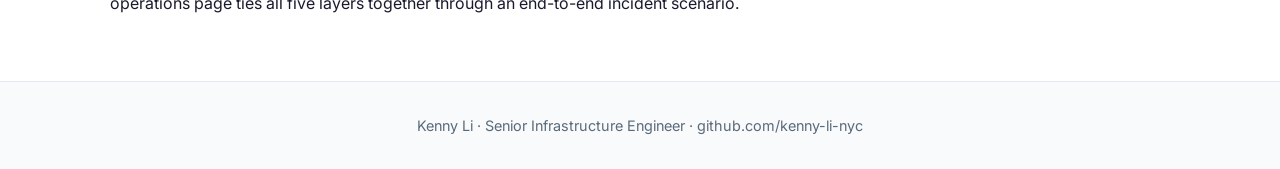
==== commit d5ef40df: "Update index.html" ====
--- a/index.html
+++ b/index.html
@@ -29,6 +29,9 @@
             <h1>Endpoint Security at Scale:<br>Enterprise Architecture &amp; AI-Assisted Operations</h1>
             <p class="subtitle">A technical reference examining how large enterprises secure tens of thousands of endpoints. Covers Windows infrastructure, telemetry collection, AI-assisted detection, Security Copilot workflows, and automated response.</p>
             <div class="byline">By Kenny Li &middot; Senior Infrastructure Engineer</div>
+            <a href="https://kennyl.us" style="color: #38bdf8; text-decoration: underline; margin-left: 8px; font-weight: 600;">
+            Explore My Full Portfolio & Projects →
+            </a>
         </div>
     </header>
 
--- a/assets/style.css
+++ b/assets/style.css
@@ -1,130 +1,130 @@
 :root {
-    --navy-dark: #0a1628;
-    --navy-mid: #0d1f3c;
-    --navy-border: #1e3a5f;
-    --accent-blue: #4ea8de;
-    --accent-teal: #1D9E75;
-    --text-primary: #1a1a2e;
-    --text-muted: #5a6a7a;
-    --border-light: #e2e8f0;
-    --bg-surface: #f8fafc;
+--navy-dark: #0a1628;
+--navy-mid: #0d1f3c;
+--navy-border: #1e3a5f;
+--accent-blue: #4ea8de;
+--accent-teal: #1D9E75;
+--text-primary: #1a1a2e;
+--text-muted: #5a6a7a;
+--border-light: #e2e8f0;
+--bg-surface: #f8fafc;
 }
 
 * {
-    box-sizing: border-box;
-    margin: 0;
-    padding: 0;
+box-sizing: border-box;
+margin: 0;
+padding: 0;
 }
 
 body {
-    font-family: 'Inter', sans-serif;
-    line-height: 1.6;
-    color: var(--text-primary);
-    background-color: #ffffff;
+font-family: 'Inter', sans-serif;
+line-height: 1.6;
+color: var(--text-primary);
+background-color: #ffffff;
 }
 
 .container {
-    max-width: 1100px;
-    margin: 0 auto;
-    padding: 0 20px;
+max-width: 1100px;
+margin: 0 auto;
+padding: 0 20px;
 }
 
 /* Navbar */
 .navbar {
-    background-color: var(--navy-dark);
-    color: white;
-    padding: 1rem 0;
+background-color: var(--navy-dark);
+color: white;
+padding: 1rem 0;
 }
 
 .nav-container {
-    display: flex;
-    justify-content: space-between;
-    align-items: center;
+display: flex;
+justify-content: space-between;
+align-items: center;
 }
 
 .nav-logo {
-    font-weight: 600;
-    font-size: 1.2rem;
-    color: white;
-    text-decoration: none;
+font-weight: 600;
+font-size: 1.2rem;
+color: white;
+text-decoration: none;
 }
 
 .nav-links {
-    list-style: none;
-    display: flex;
-    gap: 20px;
+list-style: none;
+display: flex;
+gap: 20px;
 }
 
 .nav-links a {
-    color: white;
-    text-decoration: none;
-    font-size: 0.9rem;
+color: white;
+text-decoration: none;
+font-size: 0.9rem;
 }
 
 .menu-toggle {
-    display: none;
-    background: none;
-    border: none;
-    color: white;
-    font-size: 1.5rem;
-    cursor: pointer;
+display: none;
+background: none;
+border: none;
+color: white;
+font-size: 1.5rem;
+cursor: pointer;
 }
 
 /* Hero */
 .hero {
-    background-color: var(--navy-mid);
-    color: white;
-    padding: 4rem 0;
-    text-align: center;
+background-color: var(--navy-mid);
+color: white;
+padding: 4rem 0;
+text-align: center;
 }
 
 .hero h1 {
-    font-size: 2.5rem;
-    margin-bottom: 1rem;
+font-size: 2.5rem;
+margin-bottom: 1rem;
 }
 
 .hero .subtitle {
-    color: var(--accent-blue);
-    font-size: 1.2rem;
-    max-width: 800px;
-    margin: 0 auto 1.5rem;
+color: var(--accent-blue);
+font-size: 1.2rem;
+max-width: 800px;
+margin: 0 auto 1.5rem;
 }
 
 .byline {
-    color: var(--text-muted);
-    font-size: 0.9rem;
+color: var(--text-muted);
+font-size: 0.9rem;
 }
 
 /* Grid */
 .layer-grid {
-    display: grid;
-    grid-template-columns: repeat(auto-fit, minmax(280px, 1fr));
-    gap: 1.5rem;
-    margin: 3rem 0;
+display: grid;
+grid-template-columns: repeat(auto-fit, minmax(280px, 1fr));
+gap: 1.5rem;
+margin: 3rem 0;
 }
 
 .card {
-    display: block;
-    padding: 2rem;
-    border: 1px solid var(--border-light);
-    border-radius: 8px;
-    text-decoration: none;
-    color: var(--text-primary);
-    background: #ffffff;
-    transition: border-color 0.2s;
+display: block;
+padding: 2rem;
+border: 1px solid var(--border-light);
+border-radius: 8px;
+text-decoration: none;
+color: var(--text-primary);
+background: #ffffff;
+transition: border-color 0.2s;
 }
 
 .card:hover {
-    border-color: var(--accent-teal);
+border-color: var(--accent-teal);
 }
 
 .card .layer-num {
-    display: block;
-    font-size: 0.75rem;
-    font-weight: 600;
-    color: var(--accent-teal);
-    letter-spacing: 0.06em;
-    text-transform: uppercase;
+display: block;
+font-size: 0.75rem;
+font-weight: 600;
+color: var(--accent-teal);
+letter-spacing: 0.06em;
+text-transform: uppercase;
     margin-bottom: 0.5rem;
 }
 
@@ -279,4 +279,132 @@
     overflow: hidden;
     padding: 1.5rem 1rem;
     border: 1px solid #1e3a5f;
-}+}
+
+.page-layout:has(.no-sidebar) {
+    display: block;
+}
+
+.no-sidebar {
+    max-width: 100%;
+}
+
+.usecase-preview {
+    display: grid;
+    grid-template-columns: repeat(3, 1fr);
+    gap: 1.5rem;
+    padding: 2.5rem 2.5rem 0.5rem;
+}
+
+.preview-card {
+    display: block;
+    background: var(--bg-surface);
+    border: 1px solid var(--border-light);
+    border-radius: 8px;
+    padding: 1.75rem;
+    text-decoration: none;
+    color: inherit;
+    transition: border-color 0.2s ease;
+}
+
+.preview-card:hover {
+    border-color: var(--accent-teal);
+}
+
+.preview-card .number {
+    display: block;
+    font-size: 2rem;
+    font-weight: 600;
+    color: var(--accent-teal);
+    margin-bottom: 0.75rem;
+}
+
+.preview-card h3 {
+    font-size: 1.05rem;
+    font-weight: 600;
+    color: var(--text-primary);
+    margin-bottom: 0.5rem;
+}
+
+.preview-card p {
+    font-size: 0.9rem;
+    color: var(--text-muted);
+    line-height: 1.6;
+    margin: 0;
+}
+
+@media (max-width: 768px) {
+    .usecase-preview {
+        grid-template-columns: 1fr;
+        padding: 2rem 1.25rem 0.5rem;
+    }
+}
+
+.usecase-timeline {
+    position: relative;
+    padding-left: 2rem;
+    margin-top: 1.5rem;
+    max-width: 680px;
+}
+
+.usecase-timeline::before {
+    content: "";
+    position: absolute;
+    left: 9px;
+    top: 8px;
+    bottom: 8px;
+    width: 1px;
+    background: var(--border-light);
+}
+
+.usecase-step {
+    position: relative;
+    margin-bottom: 2rem;
+}
+
+.usecase-step:last-child {
+    margin-bottom: 0;
+}
+
+.usecase-step .step-marker {
+    position: absolute;
+    left: -2rem;
+    top: 2px;
+    width: 18px;
+    height: 18px;
+    border-radius: 50%;
+    background: var(--bg-surface);
+    border: 1.5px solid var(--border-light);
+    display: flex;
+    align-items: center;
+    justify-content: center;
+    font-size: 10px;
+    font-weight: 600;
+    color: var(--text-muted);
+}
+
+.usecase-step.is-active .step-marker {
+    border-color: var(--accent-teal);
+    color: var(--accent-teal);
+}
+
+.usecase-step .step-label {
+    font-size: 0.7rem;
+    font-weight: 600;
+    text-transform: uppercase;
+    letter-spacing: 0.05em;
+    color: var(--text-muted);
+    margin-bottom: 0.4rem;
+}
+
+.usecase-step.is-active .step-label {
+    color: var(--accent-teal);
+}
+
+.usecase-step p {
+    font-size: 0.95rem;
+    line-height: 1.8;
+    color: var(--text-primary);
+    margin: 0;
+}
+    margin-bottom: 0.
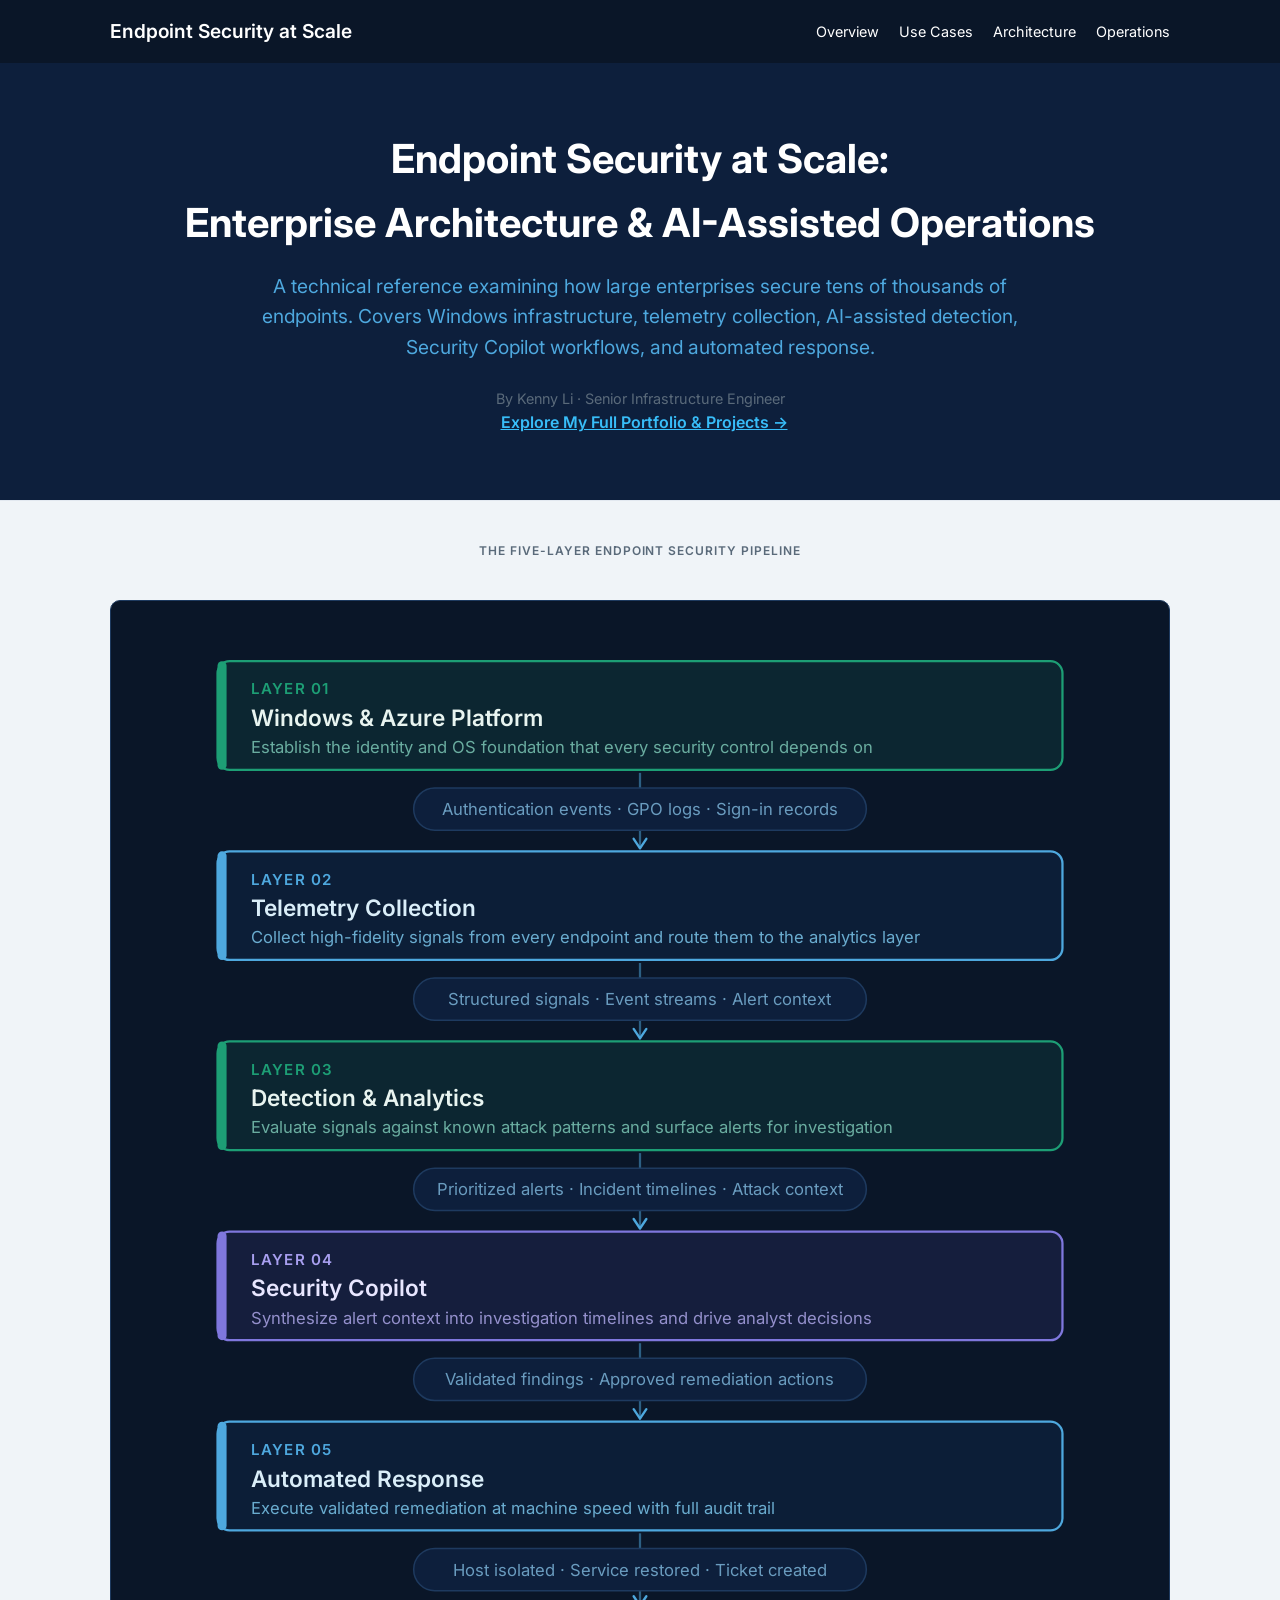
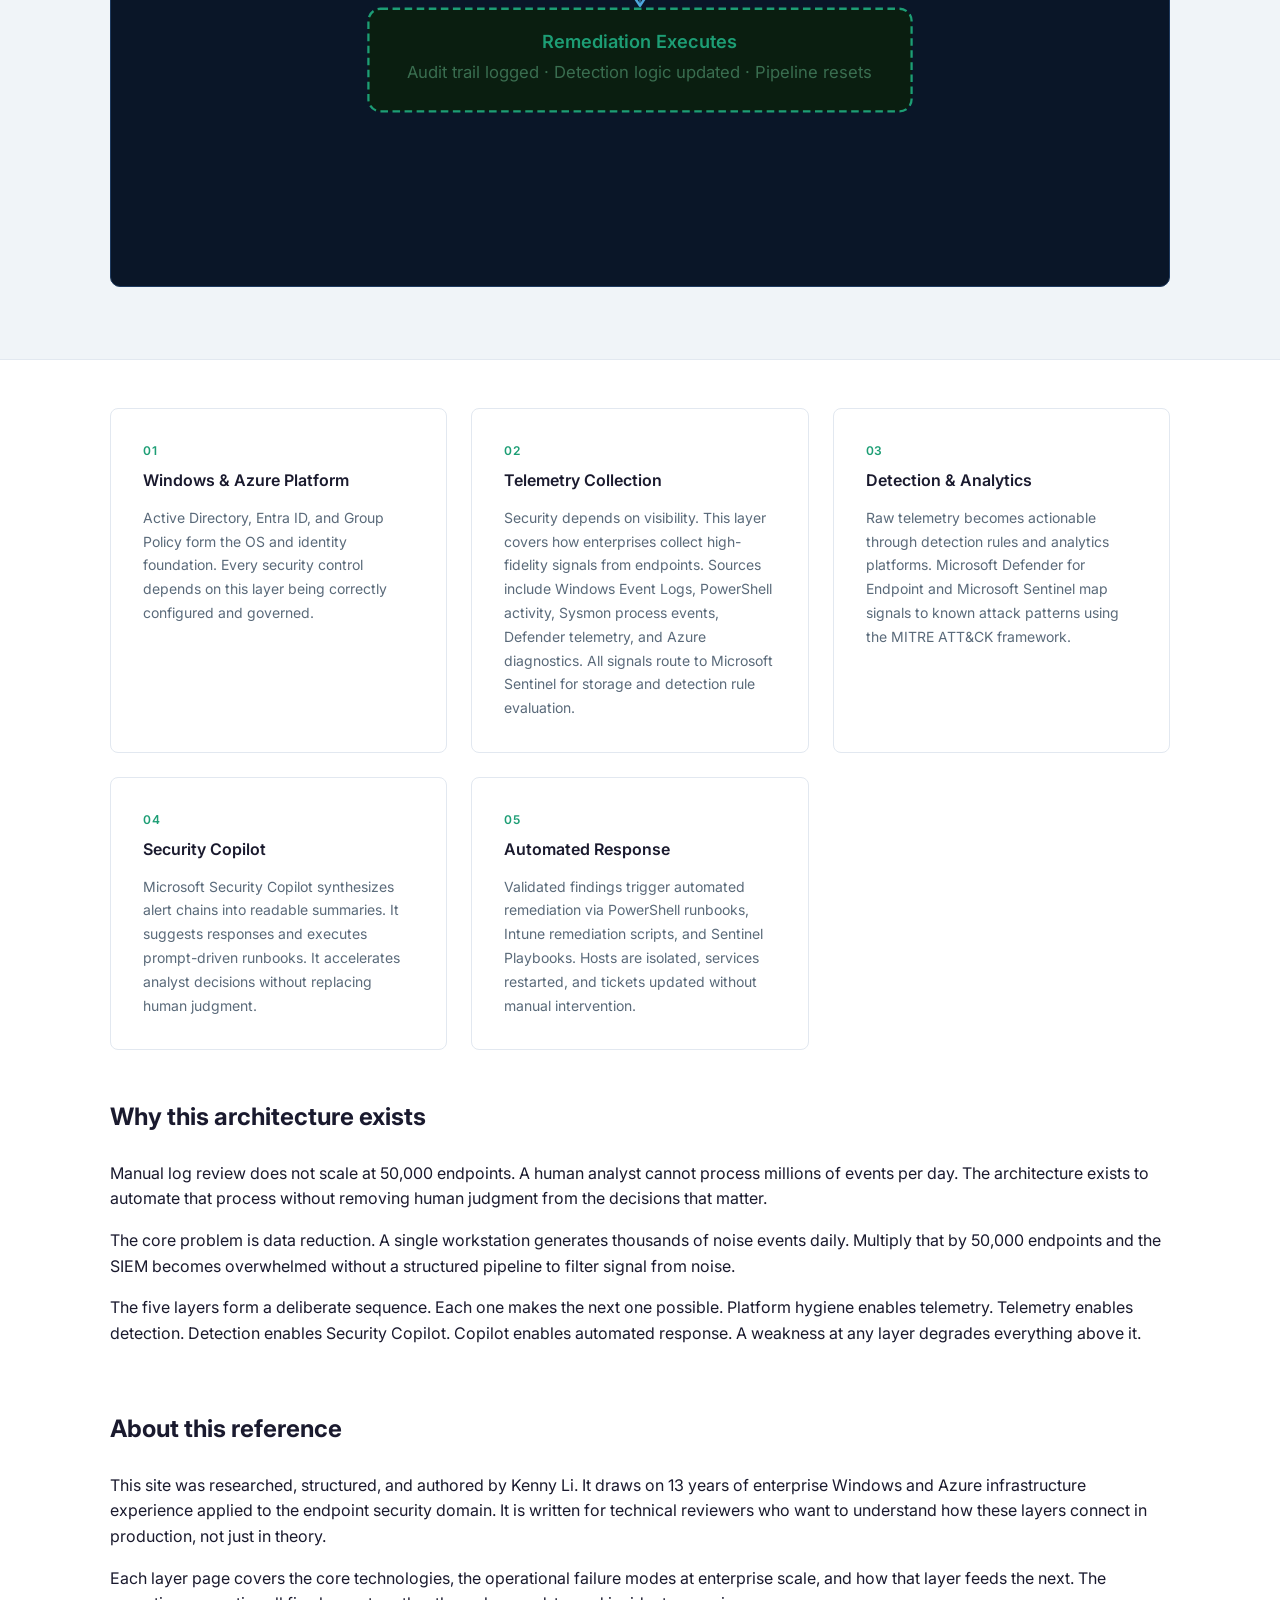
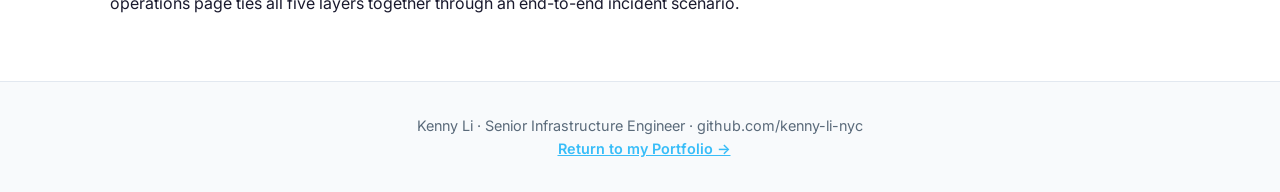
==== commit 8bc4ef76: "Update index.html" ====
--- a/index.html
+++ b/index.html
@@ -29,7 +29,7 @@
             <h1>Endpoint Security at Scale:<br>Enterprise Architecture &amp; AI-Assisted Operations</h1>
             <p class="subtitle">A technical reference examining how large enterprises secure tens of thousands of endpoints. Covers Windows infrastructure, telemetry collection, AI-assisted detection, Security Copilot workflows, and automated response.</p>
             <div class="byline">By Kenny Li &middot; Senior Infrastructure Engineer</div>
-            <a href="https://kennyl.us" style="color: #38bdf8; text-decoration: underline; margin-left: 8px; font-weight: 600;">
+            <a href="https://kennyl.us" target="_blank" rel="noopener noreferrer" style="color: #38bdf8; text-decoration: underline; margin-left: 8px; font-weight: 600;">
             Explore My Full Portfolio & Projects →
             </a>
         </div>
@@ -210,6 +210,9 @@
     <footer>
         <div class="container">
             <p>Kenny Li &middot; Senior Infrastructure Engineer &middot; github.com/kenny-li-nyc</p>
+            <a href="https://yourdomain.com" target="_blank" rel="noopener noreferrer" style="color: #38bdf8; text-decoration: underline; margin-left: 8px; font-weight: 600;">
+            Return to my Portfolio →
+            </a>
         </div>
     </footer>
 
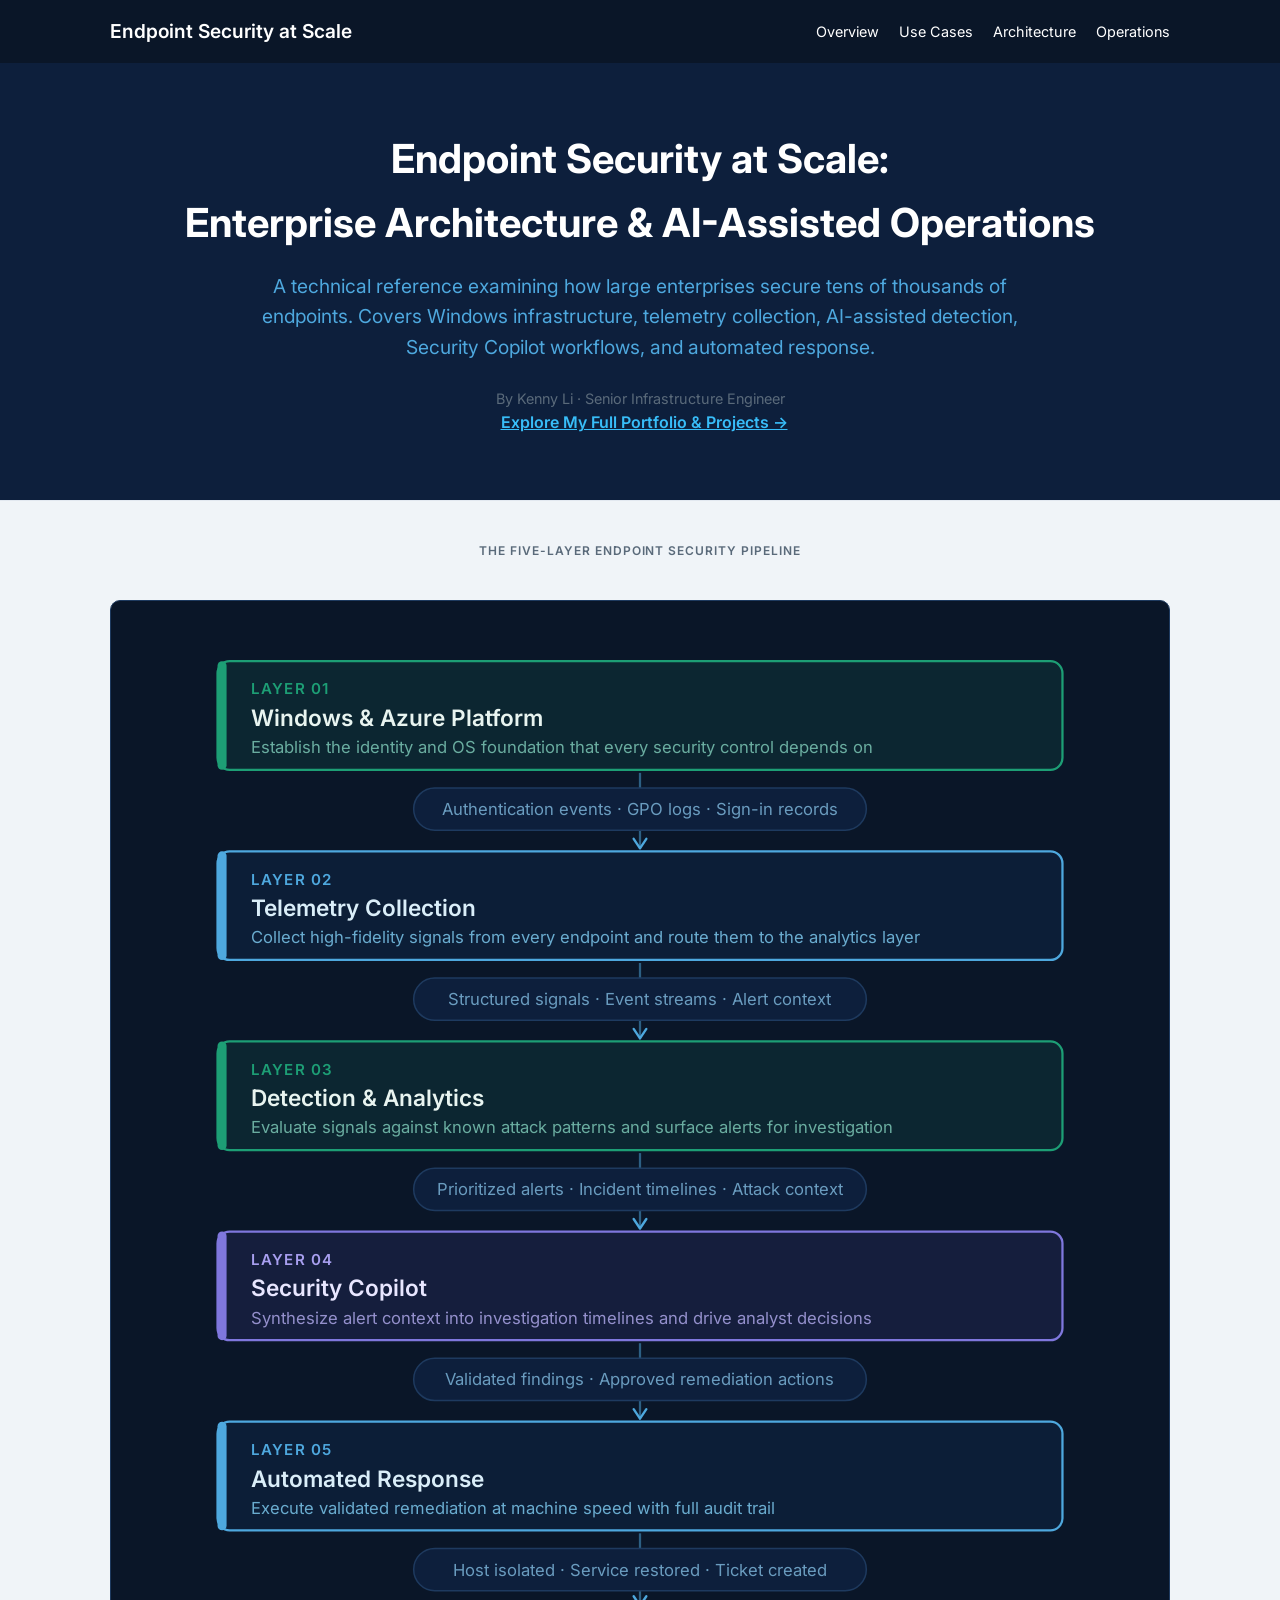
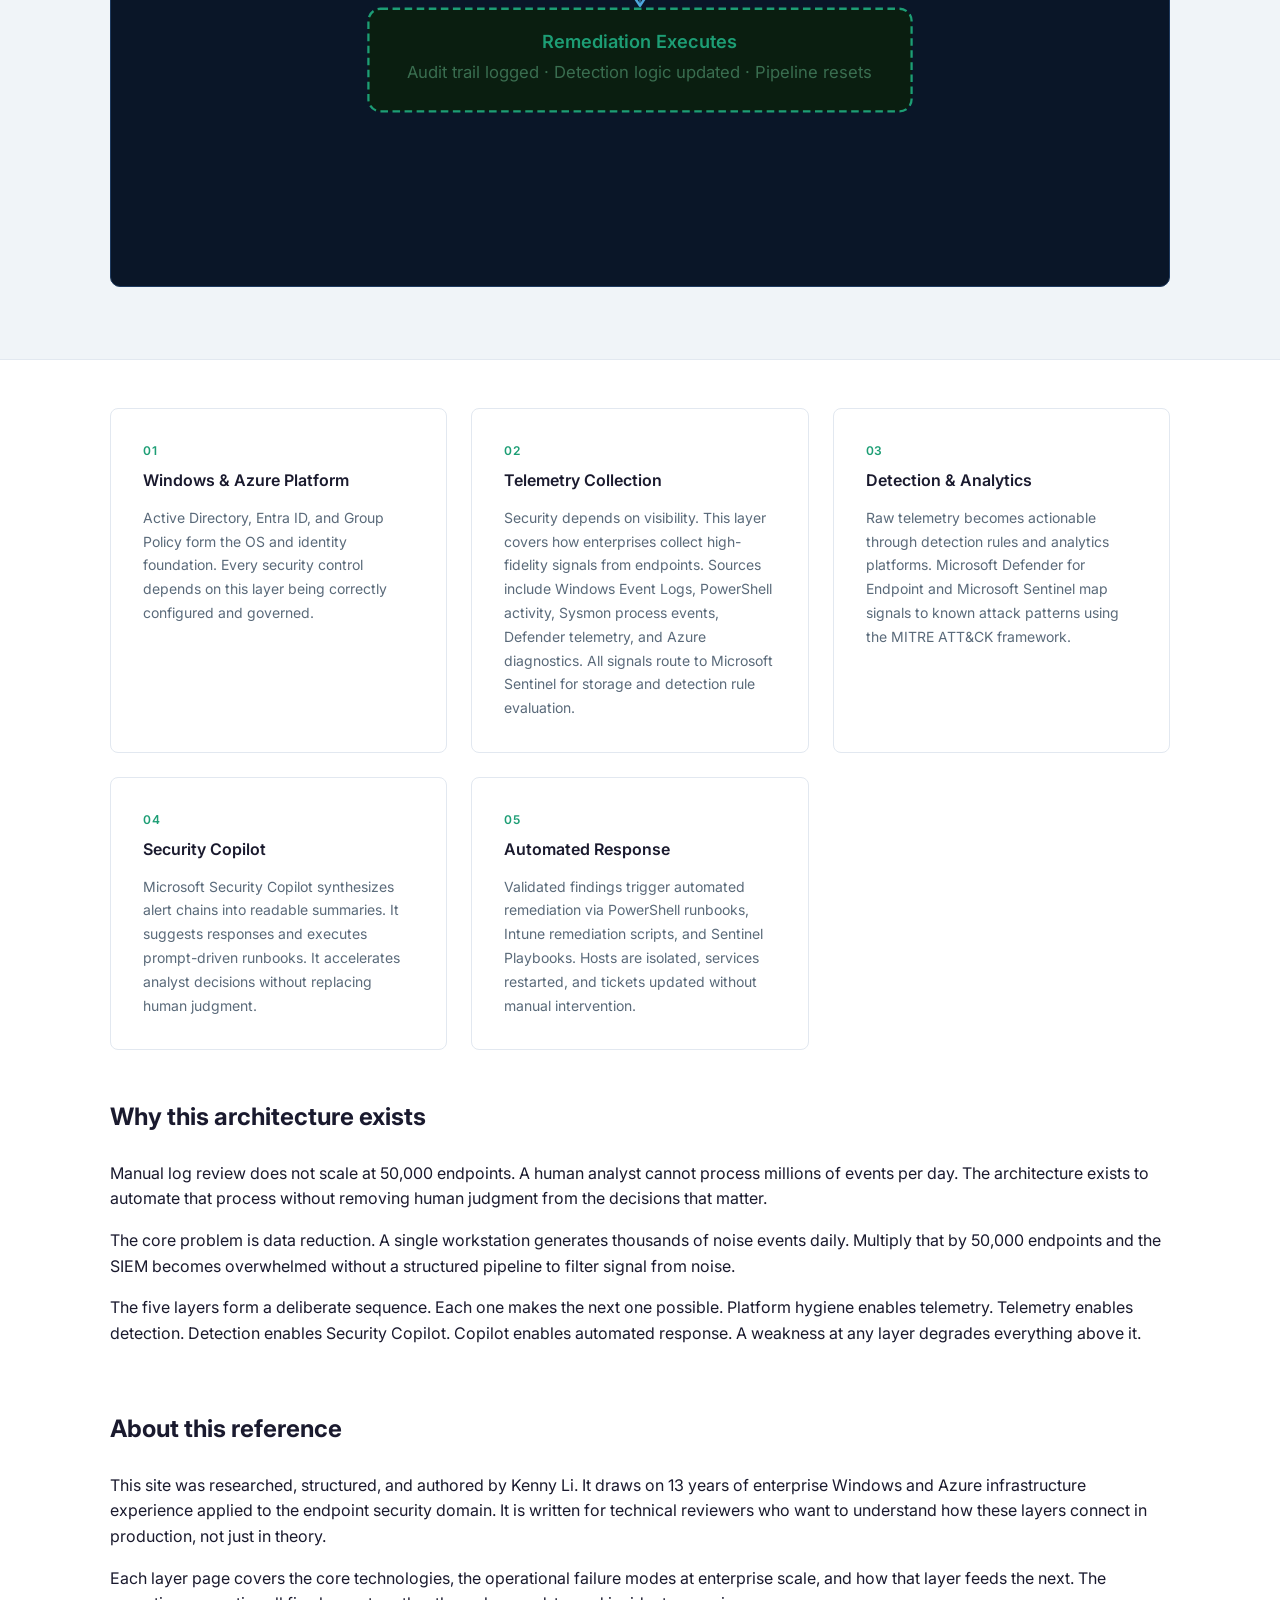
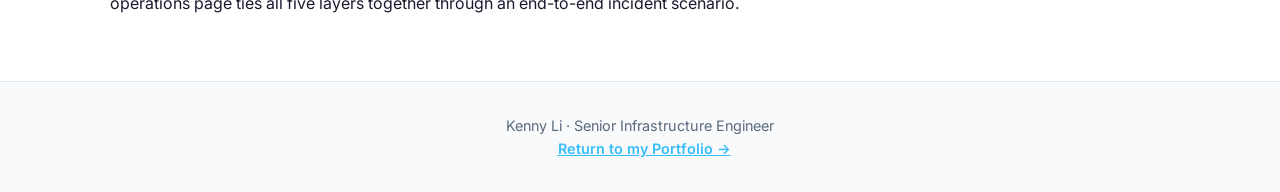
==== commit ec22ed09: "Update index.html adding portfolio site" ====
--- a/index.html
+++ b/index.html
@@ -209,8 +209,8 @@
 
     <footer>
         <div class="container">
-            <p>Kenny Li &middot; Senior Infrastructure Engineer &middot; github.com/kenny-li-nyc</p>
-            <a href="https://yourdomain.com" target="_blank" rel="noopener noreferrer" style="color: #38bdf8; text-decoration: underline; margin-left: 8px; font-weight: 600;">
+            <p>Kenny Li &middot; Senior Infrastructure Engineer</p>
+            <a href="https://kennyl.us" target="_blank" rel="noopener noreferrer" style="color: #38bdf8; text-decoration: underline; margin-left: 8px; font-weight: 600;">
             Return to my Portfolio →
             </a>
         </div>
